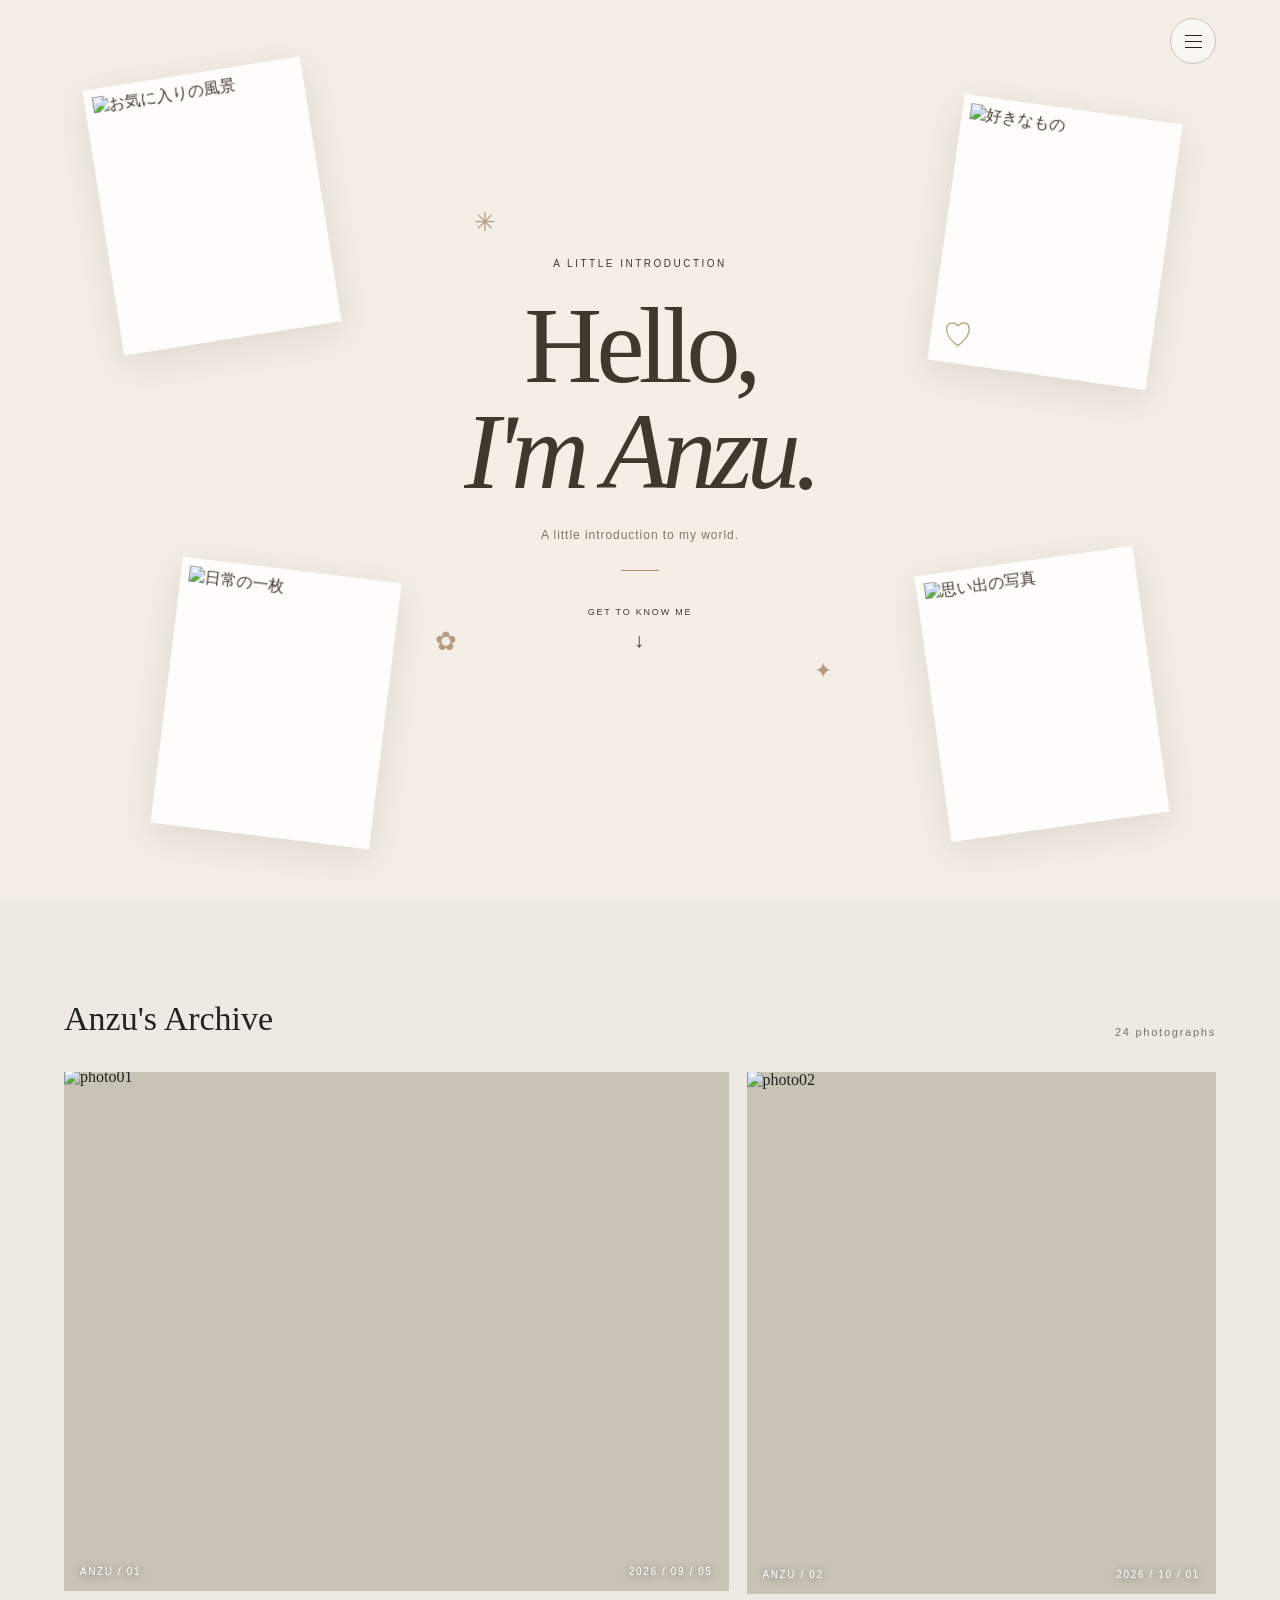
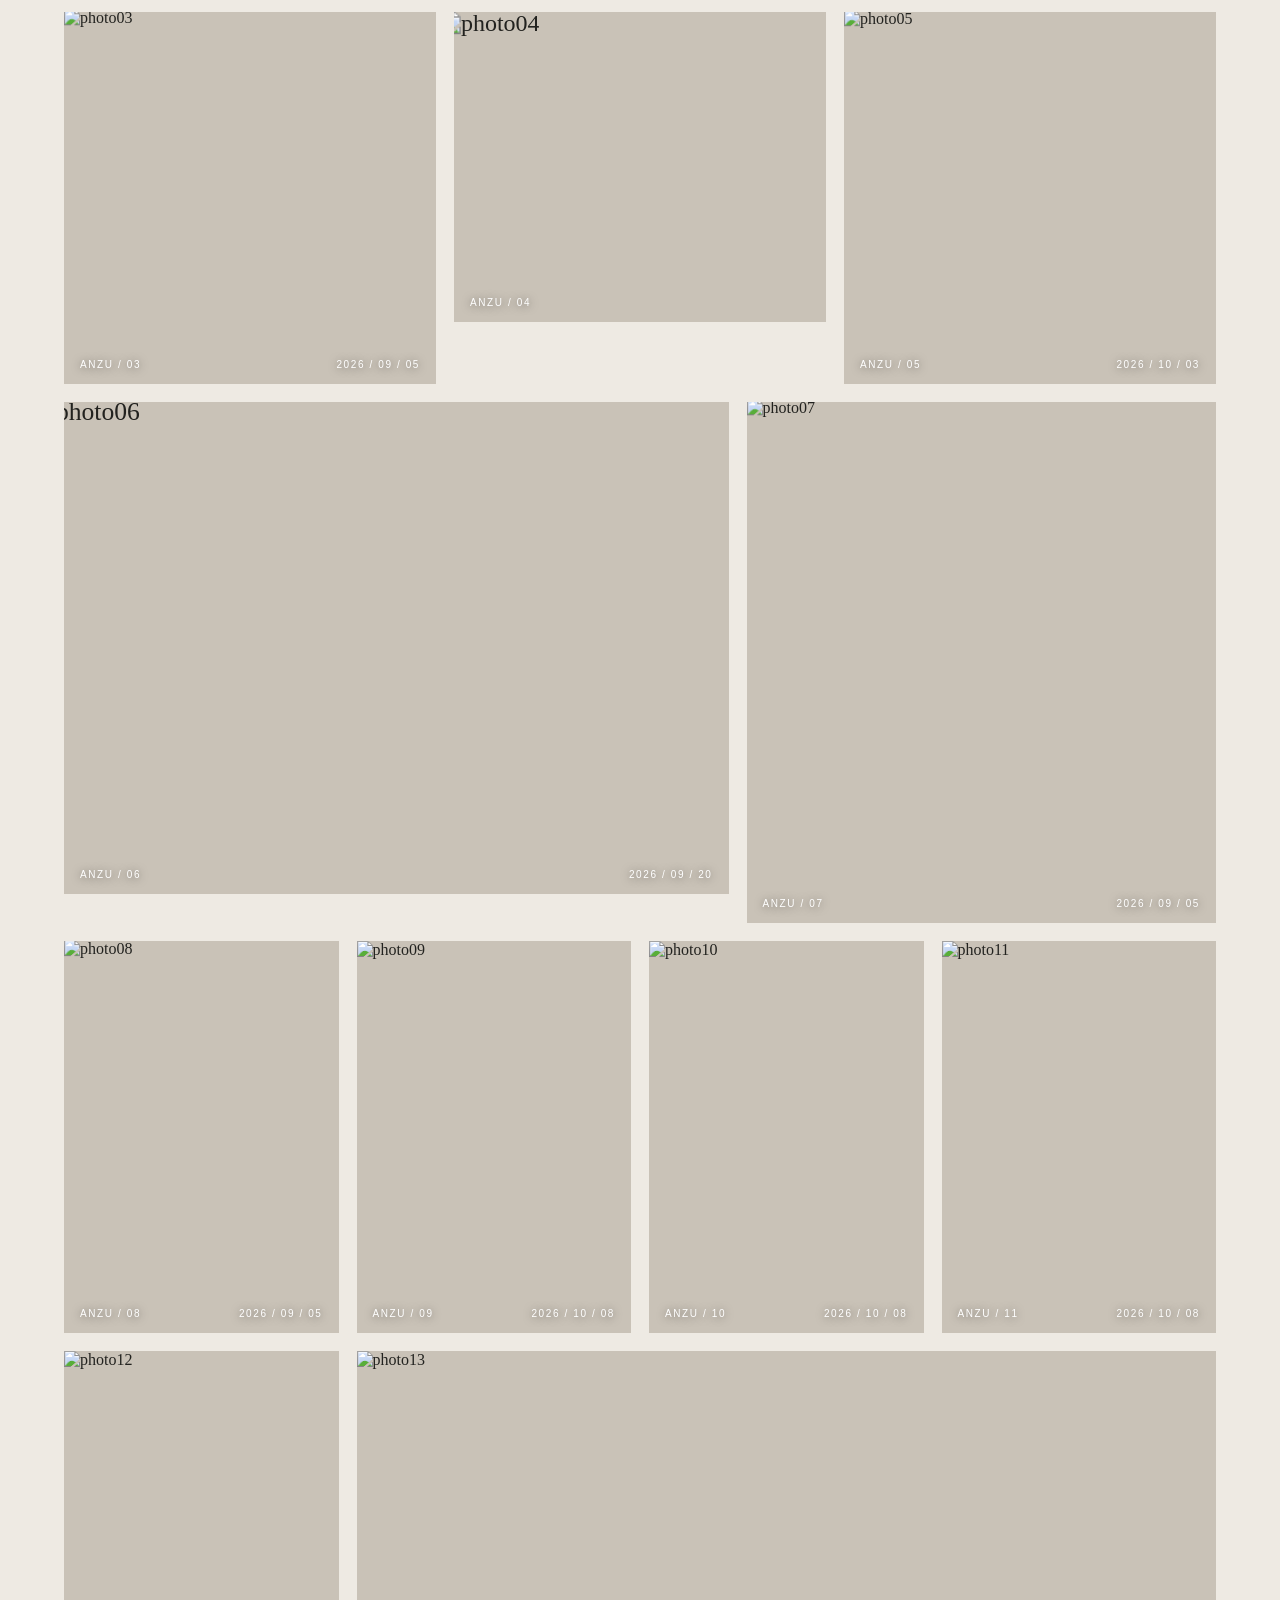
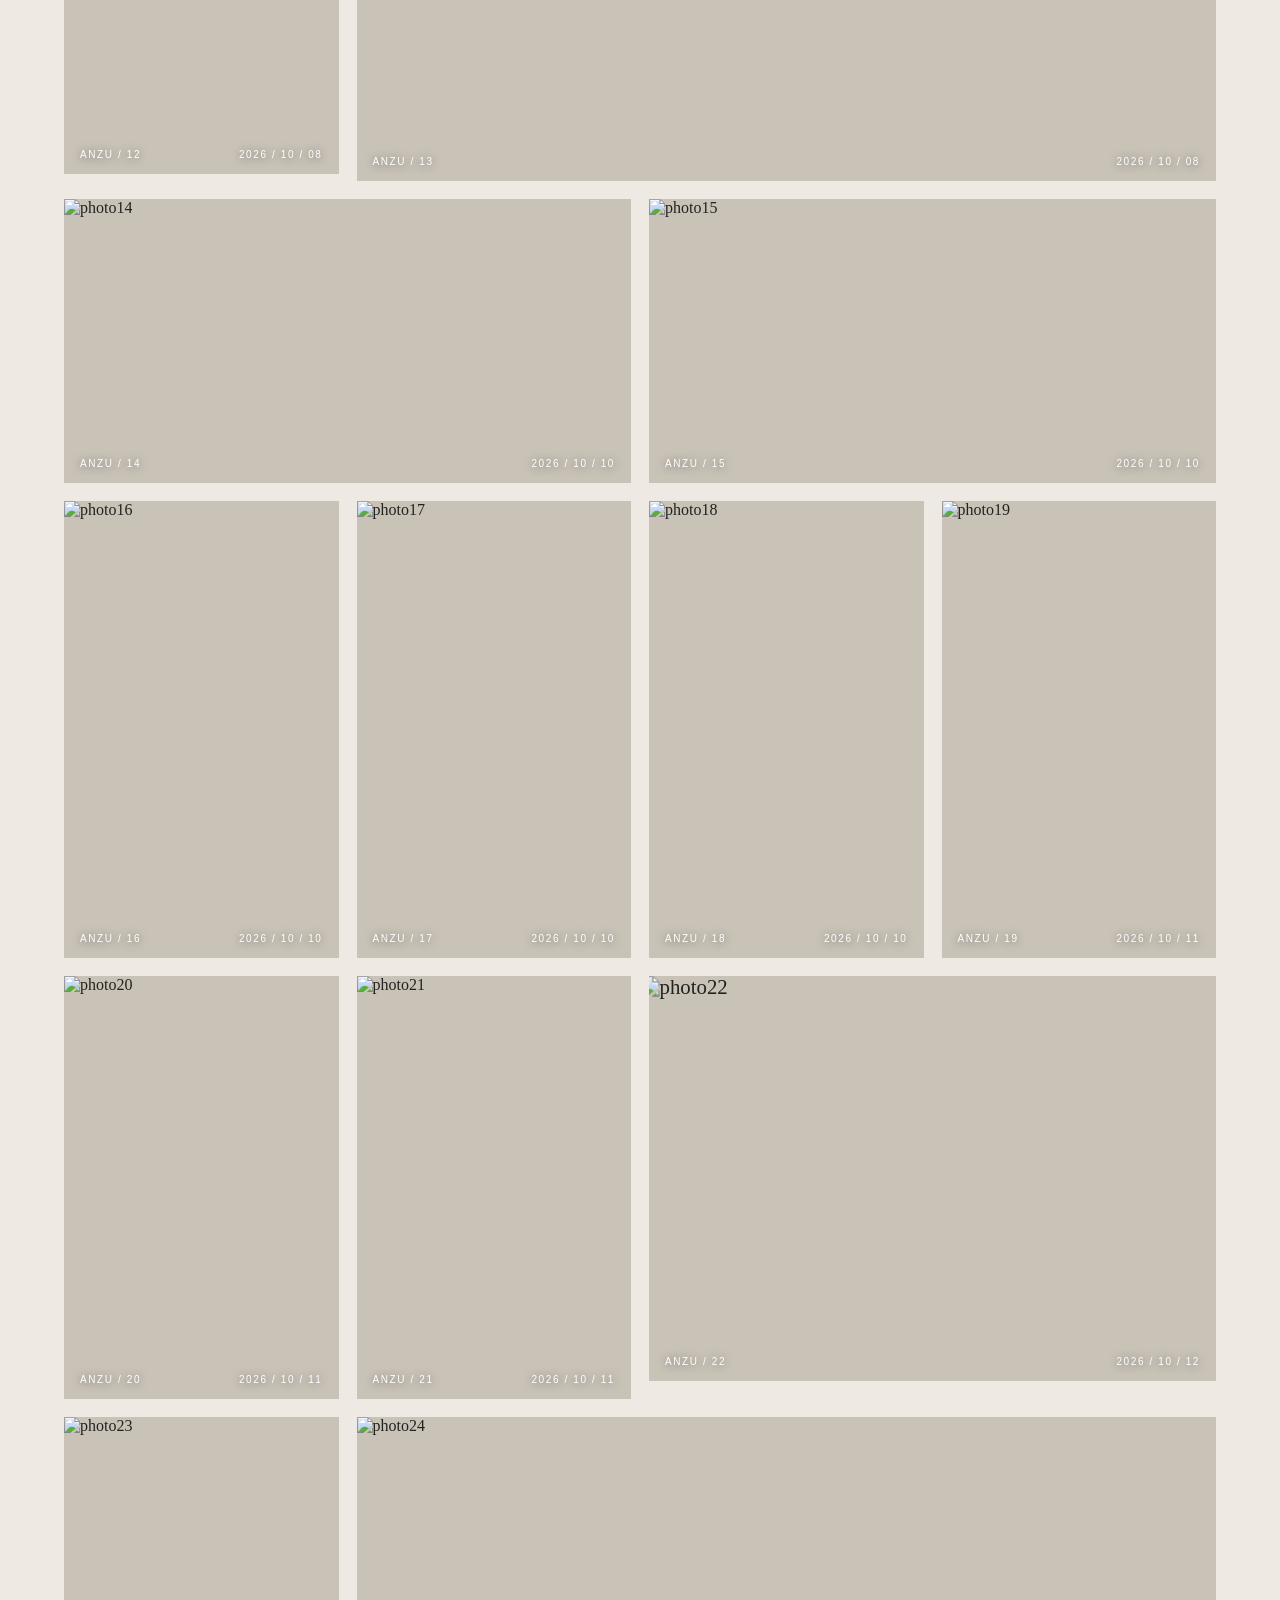
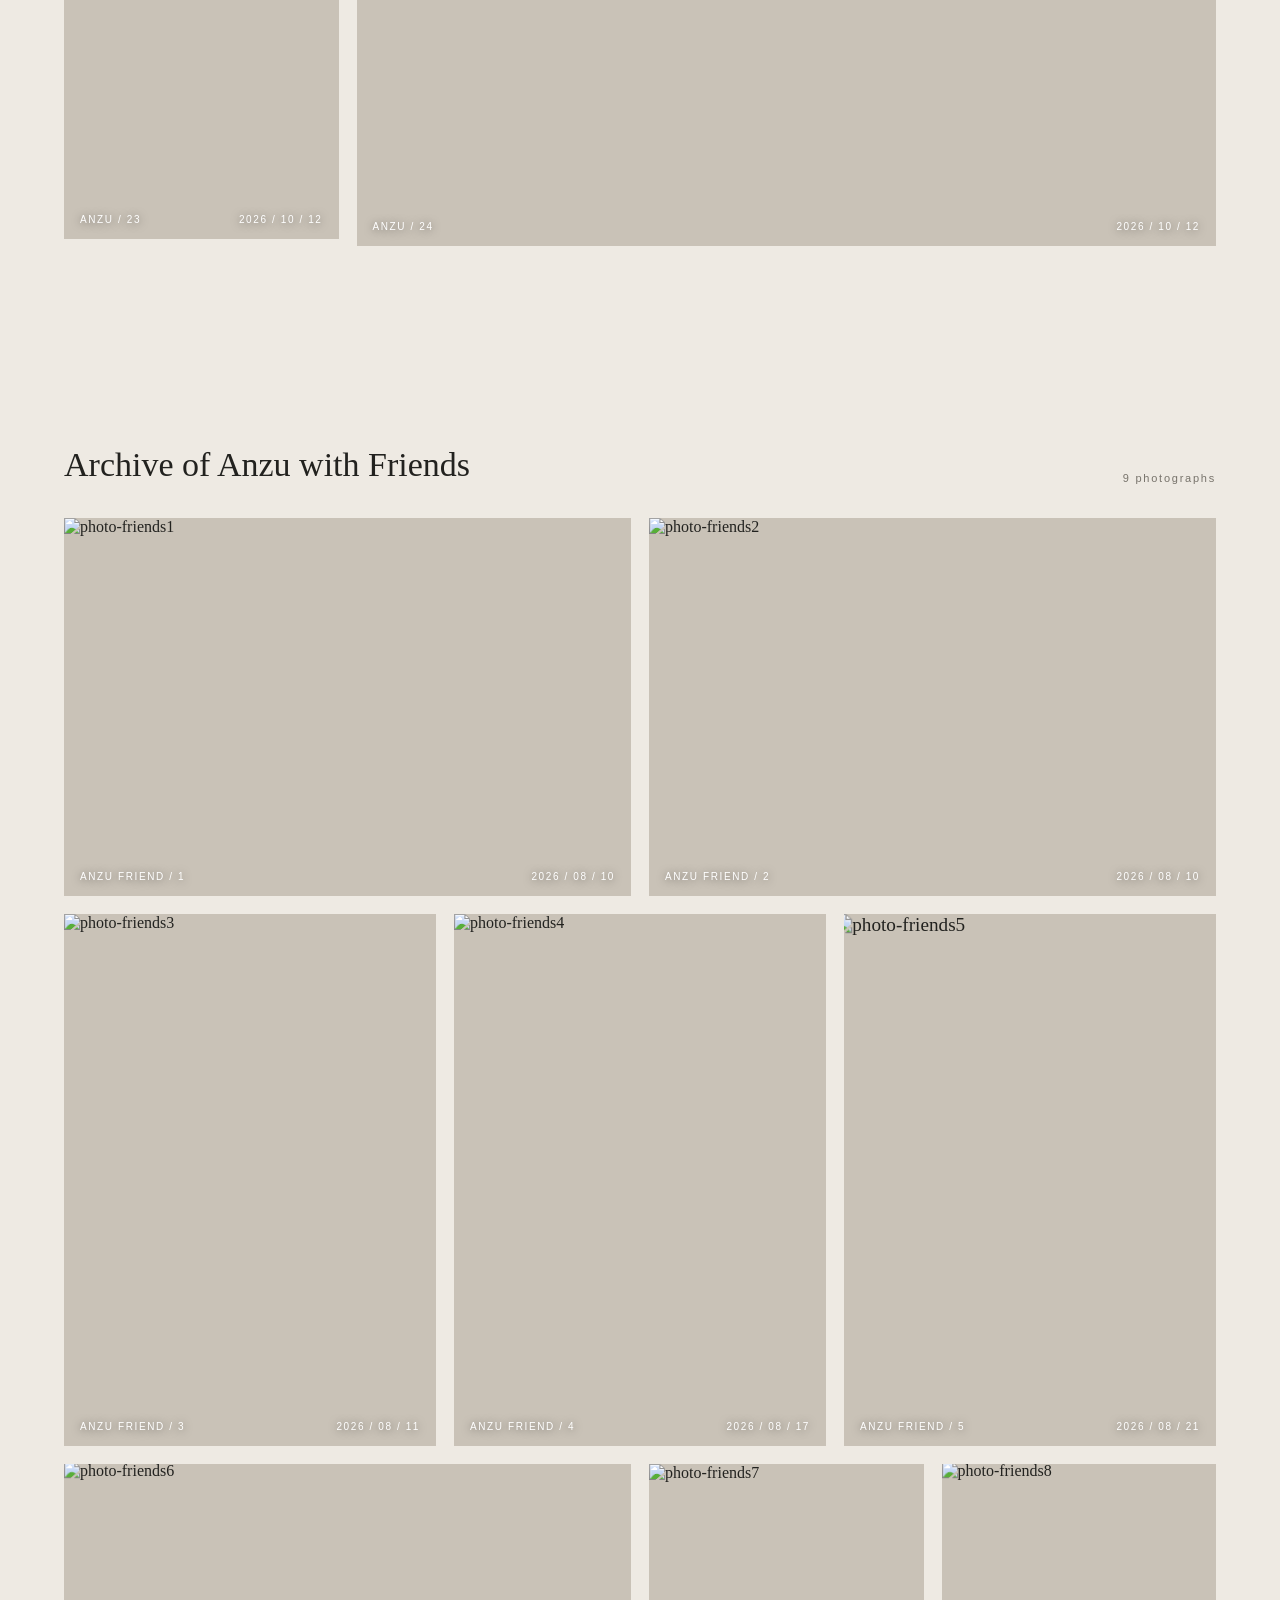
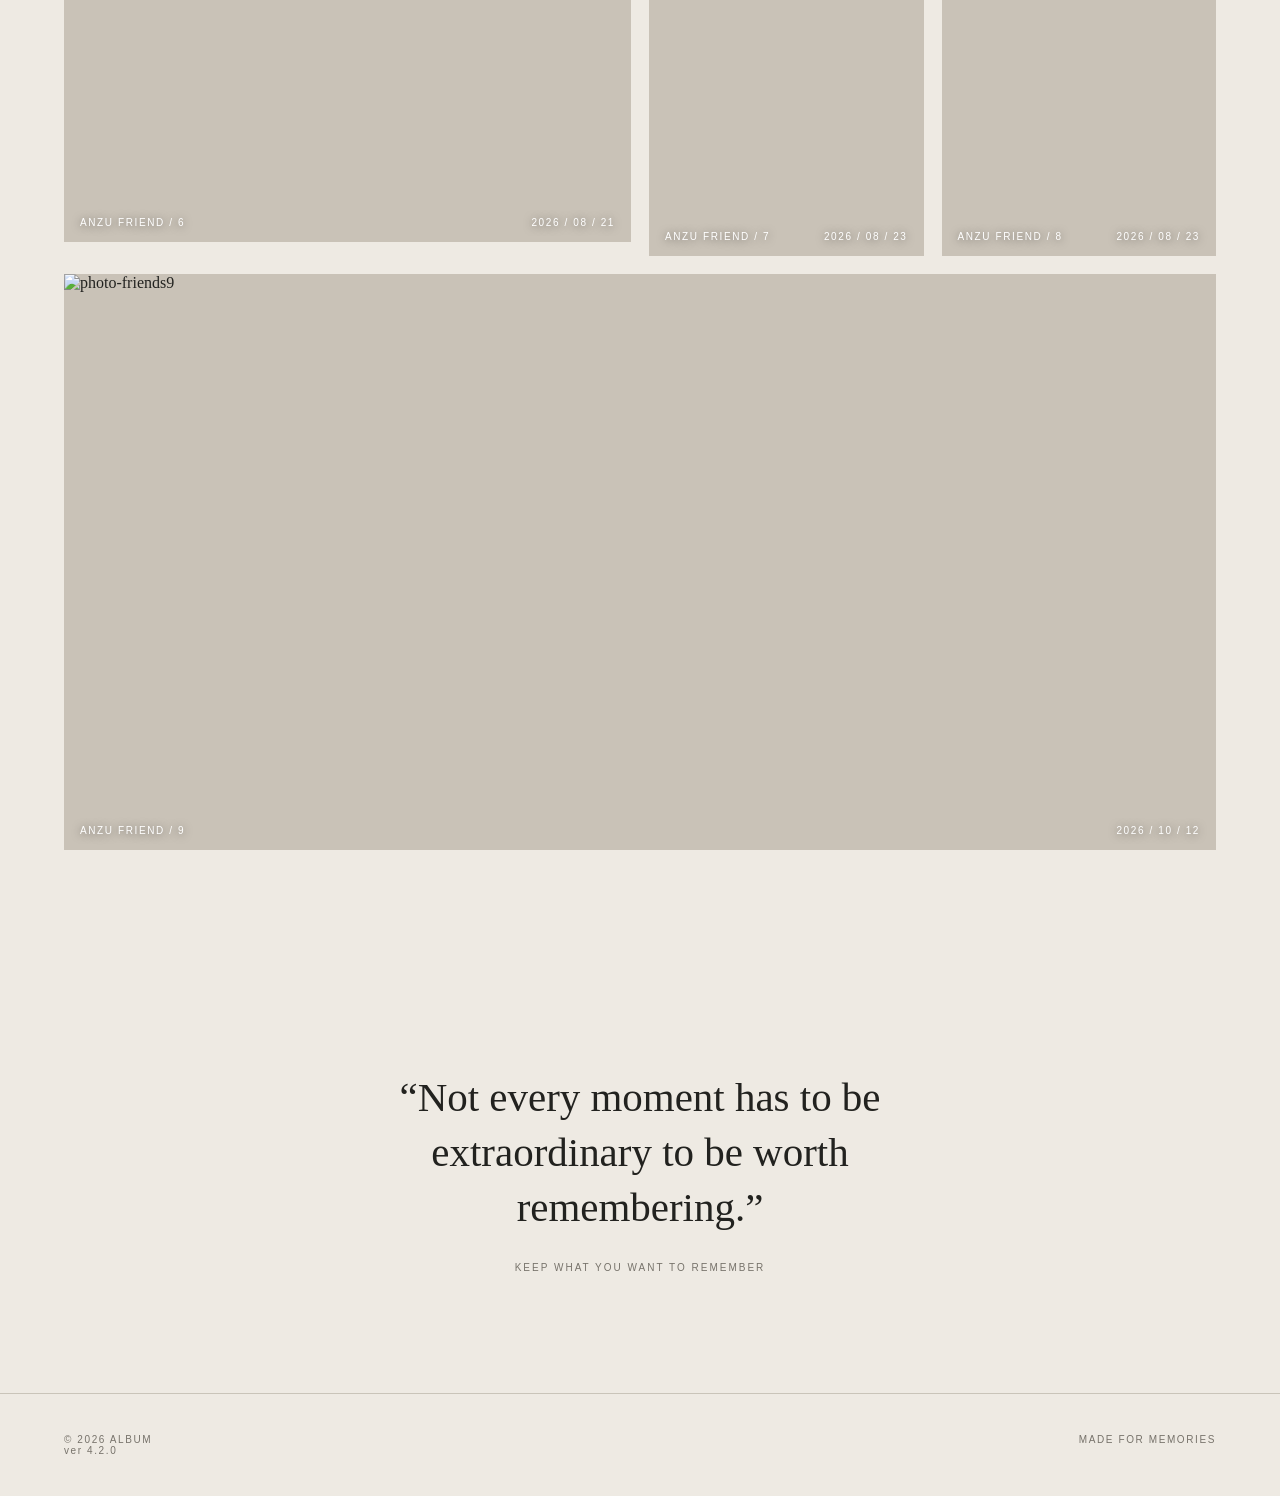
==== index.html @ 011beb50 "Add files via upload" ====
<!doctype html>
<html lang="ja">

<head>
    <meta charset="utf-8">
    <meta name="viewport" content="width=device-width, initial-scale=1">
    <title>ALBUM — memories</title>

    <link rel="stylesheet" href="style.css">
</head>

<body>

    <main id="app">

        <!-- Opening screen -->
        <section class="opening-screen" id="home">

            <div class="opening-doodle opening-star">✳</div>
            <div class="opening-doodle opening-heart">♡</div>
            <div class="opening-doodle opening-flower">✿</div>
            <div class="opening-doodle opening-spark">✦</div>

            <div class="opening-photo opening-photo-1">
                <img src="images/home1.jpg" alt="お気に入りの風景">
            </div>

            <div class="opening-photo opening-photo-2">
                <img src="images/home2.jpg" alt="好きなもの">
            </div>

            <div class="opening-photo opening-photo-3">
                <img src="images/home3.jpg" alt="日常の一枚">
            </div>

            <div class="opening-photo opening-photo-4">
                <img src="images/home4.jpg" alt="思い出の写真">
            </div>

            <div class="opening-content">
                <p class="opening-subtitle">A LITTLE INTRODUCTION</p>

                <h1>
                    Hello,<br>
                    <span>I'm Anzu.</span>
                </h1>

                <p class="opening-description">
                    A little introduction to my world.
                </p>

                <div class="opening-underline"></div>

                <a href="#album" class="opening-scroll">
                    <span>GET TO KNOW ME</span>
                    <span class="opening-arrow">↓</span>
                </a>
            </div>

        </section>

        <button
            class="scroll-menu-button"
            id="menuButton"
            aria-label="メニューを開く"
            aria-expanded="false"
            aria-controls="scrollMenu"
        >
            <span></span>
            <span></span>
            <span></span>
        </button>

        <nav class="scroll-menu" id="scrollMenu">
            <a href="#album">Archive</a>
            <a href="#about">About</a>
            <a href="#movie">Movie</a>
        </nav>

        <!-- Album -->
        <section class="section" id="album">

            <div class="section-head">

                <h2>Anzu's Archive</h2>

                <span>
                    24 photographs
                </span>

            </div>


            <div class="grid">
                <div class="photo"
                    data-title="ANZU-PHOTO / 01"
                    data-image="images/photo01.jpg">

                    <div class="fake p1">
                        <img class="photo-image"
                            src="images/photo01.jpg"
                            alt="photo01">
                    </div>

                    <div class="caption">ANZU / 01</div>
                    <div class="date">2026 / 09 / 05</div>

                </div>

                <div class="photo"
                    data-title="ANZU-PHOTO / 02"
                    data-image="images/photo02.jpg">

                    <div class="fake p2">
                        <img src="images/photo02.jpg" alt="photo02">
                    </div>

                    <div class="caption">ANZU / 02</div>
                    <div class="date">2026 / 10 / 01</div>
                </div>

                <div class="photo"
                    data-title="ANZU-PHOTO / 03"
                    data-image="images/photo03.jpg">
                    <div class="fake p3">
                        <img src="images/photo03.jpg" alt="photo03">
                    </div>

                    <div class="caption">ANZU / 03</div>
                    <div class="date">2026 / 09 / 05</div>
                </div>

                <div class="photo"
                    data-title="ANZU-PHOTO / 04"
                    data-image="images/photo04.png">
                    <div class="fake p4">
                        <img src="images/photo04.png" alt="photo04">
                    </div>

                    <div class="caption">ANZU / 04</div>
                </div>

                <div class="photo"
                    data-title="ANZU-PHOTO / 05"
                    data-image="images/photo05.jpg">
                    <div class="fake p5">
                        <img src="images/photo05.jpg" alt="photo05">
                    </div>

                    <div class="caption">ANZU / 05</div>
                    <div class="date">2026 / 10 / 03</div>
                </div>

                <div class="photo"
                    data-title="ANZU-PHOTO / 06"
                    data-image="images/photo06.jpg">
                    <div class="fake p6">
                        <img src="images/photo06.jpg" alt="photo06">
                    </div>

                    <div class="caption">ANZU / 06</div>
                    <div class="date">2026 / 09 / 20</div>
                </div>

                <div class="photo"
                    data-title="ANZU-PHOTO / 07"
                    data-image="images/photo07.jpg">
                    <div class="fake p7">
                        <img src="images/photo07.jpg" alt="photo07">
                    </div>

                    <div class="caption">ANZU / 07</div>
                    <div class="date">2026 / 09 / 05</div>
                </div>

                <div class="photo"
                    data-title="ANZU-PHOTO / 08"
                    data-image="images/photo08.jpg">
                    <div class="fake p8">
                        <img src="images/photo08.jpg" alt="photo08">
                    </div>

                    <div class="caption">ANZU / 08</div>
                    <div class="date">2026 / 09 / 05</div>
                </div>

                <div class="photo"
                    data-title="ANZU-PHOTO / 09"
                    data-image="images/photo09.jpg">
                    <div class="fake p9">
                        <img src="images/photo09.jpg" alt="photo09">
                    </div>

                    <div class="caption">ANZU / 09</div>
                    <div class="date">2026 / 10 / 08</div>
                </div>

                <div class="photo"
                    data-title="ANZU-PHOTO / 10"
                    data-image="images/photo10.jpg">
                    <div class="fake p10">
                        <img src="images/photo10.jpg" alt="photo10">
                    </div>

                    <div class="caption">ANZU / 10</div>
                    <div class="date">2026 / 10 / 08</div>
                </div>

                <div class="photo"
                    data-title="ANZU-PHOTO / 11"
                    data-image="images/photo11.jpg">
                    <div class="fake p11">
                        <img src="images/photo11.jpg" alt="photo11">
                    </div>

                    <div class="caption">ANZU / 11</div>
                    <div class="date">2026 / 10 / 08</div>
                </div>

                <div class="photo"
                    data-title="ANZU-PHOTO / 12"
                    data-image="images/photo12.jpg">
                    <div class="fake p12">
                        <img src="images/photo12.jpg" alt="photo12">
                    </div>

                    <div class="caption">ANZU / 12</div>
                    <div class="date">2026 / 10 / 08</div>
                </div>

                <div class="photo"
                    data-title="ANZU-PHOTO / 13"
                    data-image="images/photo13.jpg">
                    <div class="fake p13">
                        <img src="images/photo13.jpg" alt="photo13">
                    </div>

                    <div class="caption">ANZU / 13</div>
                    <div class="date">2026 / 10 / 08</div>
                </div>

                <div class="photo"
                    data-title="ANZU-PHOTO / 14"
                    data-image="images/photo14.jpg">
                    <div class="fake p14">
                        <img src="images/photo14.jpg" alt="photo14">
                    </div>

                    <div class="caption">ANZU / 14</div>
                    <div class="date">2026 / 10 / 10</div>
                </div>

                <div class="photo"
                    data-title="ANZU-PHOTO / 15"
                    data-image="images/photo15.jpg">
                    <div class="fake p15">
                        <img src="images/photo15.jpg" alt="photo15">
                    </div>

                    <div class="caption">ANZU / 15</div>
                    <div class="date">2026 / 10 / 10</div>
                </div>

                <div class="photo"
                    data-title="ANZU-PHOTO / 16"
                    data-image="images/photo16.jpg">
                    <div class="fake p16">
                        <img src="images/photo16.jpg" alt="photo16">
                    </div>

                    <div class="caption">ANZU / 16</div>
                    <div class="date">2026 / 10 / 10</div>
                </div>

                <div class="photo"
                    data-title="ANZU-PHOTO / 17"
                    data-image="images/photo17.jpg">
                    <div class="fake p17">
                        <img src="images/photo17.jpg" alt="photo17">
                    </div>

                    <div class="caption">ANZU / 17</div>
                    <div class="date">2026 / 10 / 10</div>
                </div>

                <div class="photo"
                    data-title="ANZU-PHOTO / 18"
                    data-image="images/photo18.jpg">
                    <div class="fake p18">
                        <img src="images/photo18.jpg" alt="photo18">
                    </div>

                    <div class="caption">ANZU / 18</div>
                    <div class="date">2026 / 10 / 10</div>
                </div>

                <div class="photo"
                    data-title="ANZU-PHOTO / 19"
                    data-image="images/photo19.jpg">
                    <div class="fake p19">
                        <img src="images/photo19.jpg" alt="photo19">
                    </div>

                    <div class="caption">ANZU / 19</div>
                    <div class="date">2026 / 10 / 11</div>
                </div>

                <div class="photo"
                    data-title="ANZU-PHOTO / 20"
                    data-image="images/photo20.jpg">
                    <div class="fake p20">
                        <img src="images/photo20.jpg" alt="photo20">
                    </div>

                    <div class="caption">ANZU / 20</div>
                    <div class="date">2026 / 10 / 11</div>
                </div>

                <div class="photo"
                    data-title="ANZU-PHOTO / 21"
                    data-image="images/photo21.jpg">
                    <div class="fake p21">
                        <img src="images/photo21.jpg" alt="photo21">
                    </div>

                    <div class="caption">ANZU / 21</div>
                    <div class="date">2026 / 10 / 11</div>
                </div>

                <div class="photo"
                    data-title="ANZU-PHOTO / 22"
                    data-image="images/photo22.jpg">
                    <div class="fake p22">
                        <img src="images/photo22.jpg" alt="photo22">
                    </div>

                    <div class="caption">ANZU / 22</div>
                    <div class="date">2026 / 10 / 12</div>
                </div>

                <div class="photo"
                    data-title="ANZU-PHOTO / 23"
                    data-image="images/photo23.jpg">
                    <div class="fake p23">
                        <img src="images/photo23.jpg" alt="photo23">
                    </div>

                    <div class="caption">ANZU / 23</div>
                    <div class="date">2026 / 10 / 12</div>
                </div>

                <div class="photo"
                    data-title="ANZU-PHOTO / 24"
                    data-image="images/photo24.jpg">
                    <div class="fake p24">
                        <img src="images/photo24.jpg" alt="photo24">
                    </div>

                    <div class="caption">ANZU / 24</div>
                    <div class="date">2026 / 10 / 12</div>
                </div>
            </div>

        </section>

        <section class="section" id="album-f">
            <div class="section-head">

                <h2>Archive of Anzu with Friends</h2>

                <span>
                    9 photographs
                </span>

            </div>

            <div class="grid">
                <div class="photo-f"
                    data-title="ANZU-FRIEND / 1"
                    data-image="images/photo-f1.jpg">
                    <div class="fake pf1">
                        <img src="images/photo-f1.jpg" alt="photo-friends1">
                    </div>

                    <div class="caption">ANZU FRIEND / 1</div>
                    <div class="date">2026 / 08 / 10</div>
                </div>

                <div class="photo-f"
                    data-title="ANZU-FRIEND / 2"
                    data-image="images/photo-f2.jpg">
                    <div class="fake pf2">
                        <img src="images/photo-f2.jpg" alt="photo-friends2">
                    </div>

                    <div class="caption">ANZU FRIEND / 2</div>
                    <div class="date">2026 / 08 / 10</div>
                </div>

                <div class="photo-f"
                    data-title="ANZU-FRIEND / 3"
                    data-image="images/photo-f3.jpg">
                    <div class="fake pf3">
                        <img src="images/photo-f3.jpg" alt="photo-friends3">
                    </div>

                    <div class="caption">ANZU FRIEND / 3</div>
                    <div class="date">2026 / 08 / 11</div>
                </div>

                <div class="photo-f"
                    data-title="ANZU-FRIEND / 4"
                    data-image="images/photo-f4.jpg">
                    <div class="fake pf4">
                        <img src="images/photo-f4.jpg" alt="photo-friends4">
                    </div>

                    <div class="caption">ANZU FRIEND / 4</div>
                    <div class="date">2026 / 08 / 17</div>
                </div>

                <div class="photo-f"
                    data-title="ANZU-FRIEND / 5"
                    data-image="images/photo-f5.jpg">
                    <div class="fake pf5">
                        <img src="images/photo-f5.jpg" alt="photo-friends5">
                    </div>

                    <div class="caption">ANZU FRIEND / 5</div>
                    <div class="date">2026 / 08 / 21</div>
                </div>

                <div class="photo-f"
                    data-title="ANZU-FRIEND / 6"
                    data-image="images/photo-f6.jpg">
                    <div class="fake pf6">
                        <img src="images/photo-f6.jpg" alt="photo-friends6">
                    </div>

                    <div class="caption">ANZU FRIEND / 6</div>
                    <div class="date">2026 / 08 / 21</div>
                </div>

                <div class="photo-f"
                    data-title="ANZU-FRIEND / 7"
                    data-image="images/photo-f7.jpg">
                    <div class="fake pf7">
                        <img src="images/photo-f7.jpg" alt="photo-friends7">
                    </div>

                    <div class="caption">ANZU FRIEND / 7</div>
                    <div class="date">2026 / 08 / 23</div>
                </div>

                <div class="photo-f"
                    data-title="ANZU-FRIEND / 8"
                    data-image="images/photo-f8.jpg">
                    <div class="fake pf8">
                        <img src="images/photo-f8.jpg" alt="photo-friends8">
                    </div>

                    <div class="caption">ANZU FRIEND / 8</div>
                    <div class="date">2026 / 08 / 23</div>
                </div>

                <div class="photo-f"
                    data-title="ANZU-FRIEND / 9"
                    data-image="images/photo-f9.jpg">
                    <div class="fake pf9">
                        <img src="images/photo-f9.jpg" alt="photo-friends9">
                    </div>

                    <div class="caption">ANZU FRIEND / 9</div>
                    <div class="date">2026 / 10 / 12</div>
                </div>
            </div>
            
        </section>
        

        <section class="memory-game" id="photo-memory">
            <div class="memory-game-head">
                <span class="memory-eyebrow">A LITTLE MEMORY GAME</span>
                <h2>PHOTO MEMORY</h2>
                <p>Remember the photos. Find their places.</p>
            </div>

            <div class="memory-panel">
                <div class="memory-status">
                    <span>ROUND <strong id="memoryRound">1</strong></span>
                    <span>SCORE <strong id="memoryScore">0</strong></span>
                    <span>PHOTOS <strong id="memoryCount">3</strong></span>
                </div>

                <p class="memory-instruction" id="memoryInstruction">
                    写真の位置を覚えよう。
                </p>

                <p class="memory-countdown" id="memoryCountdown" aria-live="off" hidden>
                    05
                </p>

                <div class="memory-target-wrap" id="memoryTargetWrap" hidden>
                    <span class="memory-target-label">FIND THIS PHOTO</span>
                    <img id="memoryTarget" src="" alt="位置を探す写真">
                </div>

                <div class="memory-board" id="memoryBoard"></div>

                <p class="memory-feedback" id="memoryFeedback" aria-live="polite">
                    STARTを押してゲームを始めよう。
                </p>

                <button class="memory-button" id="memoryStart" type="button">
                    START GAME
                </button>
            </div>
        </section>


        <!-- About -->
        <section class="note" id="about">

            <p>
                “Not every moment has to be extraordinary
                to be worth remembering.”
            </p>

            <small>
                KEEP WHAT YOU WANT TO REMEMBER
            </small>

        </section>


        <!-- Footer -->
        <footer>

            <span>© 2026 ALBUM<br>ver 4.2.0</span>

            <span>
                MADE FOR MEMORIES
            </span>

        </footer>


        <!-- Lightbox -->
        <div class="lightbox" id="lightbox">
            <div class="lightbox-card">
                <button class="close" aria-label="閉じる">×</button>

                <button class="lightbox-nav prev"
                        id="prevPhoto"
                        aria-label="前の写真">‹</button>

                <div class="lightbox-art" id="lightboxArt"></div>

                <button class="lightbox-nav next"
                        id="nextPhoto"
                        aria-label="次の写真">›</button>

                <div class="lightbox-meta" id="lightboxMeta"></div>
            </div>
        </div>

    </main>

    <section class="memory-screen" id="memoryScreen">
        <div class="memory-inner">

            <div class="memory-kicker">A SECRET GAME / 001</div>

            <h1 class="memory-title">MEMORY<br>SEQUENCE</h1>

            <p class="memory-description">
                Remember the order of the photographs.<br>
                小さく光る写真の順番を記憶しよう。
            </p>

            <button class="memory-start" id="secretGameStart">
                START GAME
            </button>
            <button id="exitGame">Exit Game</button>

        </div>
    </section>

    <script src="script.js"></script>

</body>

</html>
---- style.css ----
/* =========================
   BASE
========================= */

:root {
    color-scheme: light dark;

    --bg: #eeeae3;
    --ink: #22221f;
    --muted: #77736b;
    --paper: #f8f6f0;
    --line: #c9c4b9;
    --accent: #8a765b;
}

* {
    box-sizing: border-box;
}

html {
    scroll-behavior: smooth;
}

body {
    margin: 0;
    background: var(--bg);
    color: var(--ink);
    font-family: Georgia, "Times New Roman", serif;
}

button {
    font: inherit;
    color: inherit;
}

#app {
    min-height: 100vh;
    background-color: var(--bg);
    overflow: hidden;
}


/* =========================
   HEADER
========================= */

header {
    height: 82px;
    padding: 0 5vw;

    display: flex;
    align-items: center;
    justify-content: space-between;

    border-bottom: 1px solid var(--line);

    position: sticky;
    top: 0;
    z-index: 10;

    background: color-mix(
        in srgb,
        var(--bg) 92%,
        transparent
    );

    backdrop-filter: blur(12px);
}

.logo {
    font-size: 20px;
    letter-spacing: 0.22em;
}

.nav {
    display: flex;
    gap: 24px;

    font-family: Arial, sans-serif;
    font-size: 11px;
    letter-spacing: 0.18em;

    text-transform: uppercase;
}

.nav a {
    color: inherit;
    text-decoration: none;
    opacity: 0.65;
}

.nav a:hover {
    opacity: 1;
}


/* =========================
   HERO
========================= */

.hero {
    min-height: calc(100vh - 82px);

    display: grid;
    place-items: center;

    padding: 8vh 5vw;
}

.hero-inner {
    width: min(1050px, 100%);

    display: grid;

    grid-template-columns:
        1fr 1.15fr;

    gap: 7vw;

    align-items: center;
}


/* Text */

.intro h1 {
    font-size: clamp(
        58px,
        9vw,
        125px
    );

    line-height: 0.82;
    font-weight: 400;
    letter-spacing: -0.055em;
    margin: 0 0 28px;
}

.intro p {
    max-width: 360px;
    color: var(--muted);
    font-family: Arial, sans-serif;
    font-size: 13px;
    line-height: 1.9;
}

.eyebrow {
    font: 10px Arial, sans-serif;
    letter-spacing: 0.25em;
    color: var(--muted);
    margin-bottom: 18px;
}


/* Cover */

.cover {
    background: var(--paper);
    padding: 14px 14px 52px;

    box-shadow:
        0 20px 50px #0002;

    transform: rotate(2.2deg);
    transition: 0.5s;
}

.cover:hover {
    transform:
        rotate(0)
        translateY(-8px);
}

/* 表紙をクリックできるようにする */
.cover-art {
    height: min(62vh, 600px);

    background-image: url(images/home.jpg);

    position: relative;
    overflow: hidden;

    background-size: cover;
    background-position: center;
    background-repeat: no-repeat;

    cursor: pointer;
}

/* 表紙の写真を同じ位置に重ねる */
.cover-art img {
    position: absolute;
    inset: 0;
    width: 100%;
    height: 100%;
    object-fit: cover;
    display: block;
    z-index: 1;
}

/* 次の写真を透明な状態からフェードイン */
.cover-art img.cover-next {
    opacity: 0;
    z-index: 2;
    transition: opacity 0.8s ease;
}

/* 写真のフェードアニメーション */
#coverImage {
    opacity: 1;
}

/* 次の写真を透明な状態から表示する */
.cover-art img.cover-next {
    opacity: 0;
    transition: opacity 0.8s ease;
}

/* 写真の番号 */
#coverNumber {
    position: absolute;
    right: 18px;
    bottom: 14px;
    z-index: 2;
    color: white;
    font: 12px Arial, sans-serif;
    letter-spacing: 0.2em;
    text-shadow: 0 1px 5px #0006;
}

/* 元々表示されていた固定の「01」を消す */
.cover-art:after {
    content: none;
}

.cover-art::after {
    content: "01";

    position: absolute;

    right: 18px;
    bottom: 14px;

    color: white;

    font:
        12px Arial,
        sans-serif;

    letter-spacing: 0.2em;
}

.cover-label {
    font-size: 13px;
    letter-spacing: 0.16em;
    margin-top: 18px;
    text-align: center;
}


/* =========================
   ALBUM
========================= */

.section {
    padding: 100px 5vw;
}

.section-head {
    display: flex;
    align-items: end;
    justify-content: space-between;
    max-width: 1200px;
    margin: 0 auto 34px;
}

.section h2 {
    font-size: 34px;
    font-weight: 400;
    margin: 0;
}

.section-head span {
    font:
        11px Arial,
        sans-serif;

    letter-spacing: 0.16em;
    color: var(--muted);
}


/* Photo grid */

.grid {
    max-width: 1200px;
    margin: auto;

    display: grid;

    grid-template-columns:
        repeat(12, 1fr);

    gap: 18px;
}

.photo {
    position: relative;
    overflow: hidden;
    background: #c9c2b7;
    cursor: pointer;
}


/* Different photo sizes */

.photo:nth-child(1) {
    grid-column: span 7;
    aspect-ratio: 1.28;
}

.photo:nth-child(2),
.photo:nth-child(7) {
    grid-column: span 5;
    aspect-ratio: 0.9;
}

.photo:nth-child(3),
.photo:nth-child(5) {
    grid-column: span 4;
    aspect-ratio: 1;
}

.photo:nth-child(4) {
    grid-column: span 4;
    aspect-ratio: 1.2;
}

.photo:nth-child(6) {
    grid-column: span 7;
    aspect-ratio: 1.35;
}

.photo:nth-child(8),
.photo:nth-child(9),
.photo:nth-child(10),
.photo:nth-child(11) {
    grid-column: span 3;
    aspect-ratio: 0.7;
}

.photo:nth-child(12),
.photo:nth-child(20),
.photo:nth-child(21),
.photo:nth-child(23) {
    grid-column: span 3;
    aspect-ratio: 0.65;
}

.photo:nth-child(13) {
    grid-column: span 9;
    aspect-ratio: 2;
}

.photo:nth-child(14),
.photo:nth-child(15) {
    grid-column: span 6;
    aspect-ratio: 2;
}

.photo:nth-child(16),
.photo:nth-child(17),
.photo:nth-child(18),
.photo:nth-child(19) {
    grid-column: span 3;
    aspect-ratio: 0.6;
}

.photo:nth-child(22) {
    grid-column: span 6;
    aspect-ratio: 1.4;
}

.photo:nth-child(24) {
    grid-column: span 9;
    aspect-ratio: 2;
}


/* Photo */

.photo .fake {
    width: 100%;
    height: 100%;

    transition:
        transform 0.7s;

    position: relative;
}

.photo:hover .fake {
    transform: scale(1.045);
}


/* Temporary images */

img {
    width: 100%;
    height: auto;
    vertical-align: bottom;
}

.p1 img {
    transform: translateY(-20%);
}

.p2 img,
.p8 img {
    transform: translateY(-5%);
}

.p3 img,
.p7 img {
    transform: translateY(-15%);
}

.p4 img {
    transform: translateY(15%) scale(1.5);
}

.p5 img {
    transform: translateY(-10%);
}

.p6 img {
    transform: scale(1.6) translateY(5%) translateX(-12%);
}

.p22 img {
    transform: translateY(15%) scale(1.3);
}


/* Caption */

.caption {
    position: absolute;
    left: 16px;
    bottom: 14px;

    color: white;

    font:
        10px Arial,
        sans-serif;

    letter-spacing: 0.16em;

    text-shadow:
        0 1px 8px #0008;
}

.date {
    position: absolute;
    right: 16px;
    bottom: 14px;

    color: white;

    font:
        10px Arial,
        sans-serif;

    letter-spacing: 0.16em;

    text-shadow:
        0 1px 8px #0008;
}


/* =========================
   FRIENDS
========================= */

.photo-f {
    position: relative;
    overflow: hidden;
    background: #c9c2b7;
    cursor: pointer;
}

/* 写真の拡大を滑らかにする */
.photo-f .fake {
    transition: transform 0.5s ease;
}

/* PCでカーソルを合わせると拡大 */
@media (hover: hover) and (pointer: fine) {
    .photo-f:hover .fake {
        transform: scale(1.05);
    }
}

.photo-f:nth-child(1),
.photo-f:nth-child(2),
.photo-f:nth-child(6) {
    grid-column: span 6;
    aspect-ratio: 1.5;
}

.photo-f:nth-child(3),
.photo-f:nth-child(4),
.photo-f:nth-child(5) {
    grid-column: span 4;
    aspect-ratio: 0.7;
}

.photo-f:nth-child(7),
.photo-f:nth-child(8) {
    grid-column: span 3;
    aspect-ratio: 0.7;
}

.photo-f:nth-child(9) {
    grid-column: span 12;
    aspect-ratio: 2;
}

.pf5 img {
    transform: translateY(10%) scale(1.2);
}

.pf6 img,
.pf8 img {
    transform: translateY(-10%);
}


/* =========================
   ABOUT
========================= */

.note {
    padding: 120px 5vw;
    text-align: center;
}

.note p {
    max-width: 650px;
    margin: 0 auto;

    font-size:
        clamp(24px, 3.2vw, 44px);

    line-height: 1.35;
    font-weight: 400;
}

.note small {
    display: block;
    margin-top: 26px;
    color: var(--muted);

    font:
        10px Arial,
        sans-serif;

    letter-spacing: 0.2em;
    text-transform: uppercase;
}


/* =========================
   VIDEO
========================= */

.video-section {
    padding: 120px 5vw;
    max-width: 1200px;
    margin: auto;
}

.video-head {
    margin-bottom: 30px;
}

.video-head span {
    font:
        10px Arial,
        sans-serif;

    letter-spacing: 0.2em;
    color: var(--muted);
}

.video-head h2 {
    font-size: clamp(32px, 5vw, 60px);
    font-weight: 400;
    margin: 12px 0 0;
}

.video-section {
    display: flex;
    flex-direction: column;
    gap: 30px;
}

.video-frame {
    width: 100%;
    background: #111;
    overflow: hidden;
}

.video-frame video {
    display: block;
    width: 100%;
    height: auto;
}

.video-frame video.playing {
    filter: none;
}


/* =========================
   FOOTER
========================= */

footer {
    padding: 40px 5vw;

    border-top:
        1px solid var(--line);

    display: flex;
    justify-content: space-between;

    color: var(--muted);

    font:
        10px Arial,
        sans-serif;

    letter-spacing: 0.16em;
}


/* =========================
   LIGHTBOX
========================= */

.lightbox {
    position: fixed;
    inset: 0;
    background: #171613ee;
    display: none;
    place-items: center;
    z-index: 30;
    padding: 16px;
}

.lightbox.open {
    display: grid;
}

.lightbox-card {
    display: inline-block;
    width: auto;
    height: auto;
    max-width: 96vw;
    max-height: 96vh;
    background: var(--paper);
    padding: 12px;
    position: relative;
}

.lightbox-art {
    display: inline-block;
    width: auto;
    height: auto;
    max-width: 100%;
    max-height: 100%;
    background: #222;
    overflow: hidden;
    vertical-align: top;
}

.lightbox-art img {
    display: block;
    width: auto;
    height: auto;
    max-width: calc(96vw - 24px);
    max-height: calc(96vh - 24px);
    object-fit: contain;
}

.close {
    position: absolute;
    right: 14px;
    top: 12px;
    border: 0;
    background: white;
    color: #222;
    width: 34px;
    height: 34px;
    border-radius: 50%;
    cursor: pointer;
    font-size: 20px;
}

.lightbox-meta {
    position: absolute;
    left: 22px;
    bottom: 20px;
    color: white;

    font:
        11px Arial,
        sans-serif;

    letter-spacing: 0.18em;

    text-shadow:
        0 1px 8px #000;
}


/* 写真切り替えボタン */

.lightbox-nav {
    position: fixed;
    top: 50%;
    transform: translateY(-50%);
    z-index: 40;

    width: 48px;
    height: 64px;
    border: none;
    border-radius: 8px;

    background: #ffffff30;
    color: white;
    font-size: 42px;
    line-height: 1;
    cursor: pointer;

    display: grid;
    place-items: center;
    transition: background 0.2s;
}

.lightbox-nav:hover {
    background: #ffffff60;
}

.lightbox-nav.prev {
    left: 20px;
}

.lightbox-nav.next {
    right: 20px;
}


/* 写真のスライドアニメーション */

#lightboxArt {
    overflow: hidden;
}

#lightboxArt img {
    display: block;
    max-width: calc(96vw - 24px);
    max-height: calc(96vh - 24px);
    width: auto;
    height: auto;
    object-fit: contain;
}

/* 次の写真が入ってくる */
#lightboxArt img.slide-in-next {
    animation: slideInNext 0.3s ease;
}

/* 前の写真が入ってくる */
#lightboxArt img.slide-in-prev {
    animation: slideInPrev 0.3s ease;
}

@keyframes slideInNext {
    from {
        transform: translateX(100%);
        opacity: 0.5;
    }

    to {
        transform: translateX(0);
        opacity: 1;
    }
}

@keyframes slideInPrev {
    from {
        transform: translateX(-100%);
        opacity: 0.5;
    }

    to {
        transform: translateX(0);
        opacity: 1;
    }
}


/* =========================
   OPENING SCREEN
========================= */

.opening-screen {
    min-height: 100svh;
    position: relative;
    overflow: hidden;
    isolation: isolate;
    display: grid;
    place-items: center;
    background: #f4eee7;
    color: #40372f;
    font-family: "Zen Kaku Gothic New", sans-serif;
}

.opening-content {
    position: relative;
    z-index: 3;
    text-align: center;
    padding: 100px 20px;
    opacity: 0;
    animation: openingTextIn 1s ease .5s forwards;
}

.opening-subtitle {
    font-size: 10px;
    letter-spacing: .25em;
    margin-bottom: 24px;
}

.opening-content h1 {
    font-family: Georgia, serif;
    font-size: clamp(54px, 9vw, 108px);
    line-height: .98;
    font-weight: 400;
    letter-spacing: -.055em;
    margin: 0;
}

.opening-content h1 span {
    font-style: italic;
}

.opening-description {
    font-size: 12px;
    letter-spacing: .08em;
    margin-top: 24px;
    color: #817469;
}

.opening-underline {
    width: 38px;
    height: 1px;
    background: #a58b72;
    margin: 28px auto;
}

.opening-scroll {
    display: inline-flex;
    flex-direction: column;
    align-items: center;
    gap: 12px;
    color: inherit;
    text-decoration: none;
    font-size: 9px;
    letter-spacing: .2em;
    margin-top: 8px;
}

.opening-arrow {
    font-size: 20px;
    animation: openingArrow 1.5s ease-in-out infinite;
}

.opening-photo {
    position: absolute;
    z-index: 1;
    width: clamp(100px, 18vw, 220px);
    aspect-ratio: .82;
    padding: 8px;
    background: #fffdf9;
    box-shadow: 0 10px 35px #54433220;
    opacity: 0;
    animation: openingPhotoIn .9s ease forwards;
}

.opening-photo img {
    display: block;
    width: 100%;
    height: 100%;
    object-fit: cover;
}

.opening-photo-1 {
    top: 8%;
    left: 8%;
    transform: rotate(-9deg);
    animation-delay: .1s;
}

.opening-photo-2 {
    top: 12%;
    right: 9%;
    transform: rotate(8deg);
    animation-delay: .3s;
}

.opening-photo-3 {
    bottom: 7%;
    left: 13%;
    transform: rotate(7deg);
    animation-delay: .5s;
}

.opening-photo-4 {
    bottom: 8%;
    right: 10%;
    transform: rotate(-8deg);
    animation-delay: .7s;
}

.opening-doodle {
    position: absolute;
    z-index: 2;
    color: #b59b82;
    pointer-events: none;
}

.opening-star {
    top: 23%;
    left: 37%;
    font-size: 26px;
}

.opening-heart {
    top: 35%;
    right: 24%;
    font-size: 30px;
}

.opening-flower {
    bottom: 27%;
    left: 34%;
    font-size: 26px;
}

.opening-spark {
    bottom: 24%;
    right: 35%;
    font-size: 22px;
}

.opening-menu-button {
    position: absolute;
    top: 24px;
    right: 24px;
    z-index: 6;
    width: 46px;
    height: 46px;
    border: 1px solid #cfc1b2;
    border-radius: 50%;
    background: #f4eee7;
    display: flex;
    flex-direction: column;
    align-items: center;
    justify-content: center;
    gap: 5px;
    cursor: pointer;
}

.opening-menu-button span {
    width: 17px;
    height: 1px;
    background: #40372f;
    transition: transform .25s, opacity .25s;
}

.opening-menu-button[aria-expanded="true"] span:first-child {
    transform: translateY(6px) rotate(45deg);
}

.opening-menu-button[aria-expanded="true"] span:nth-child(2) {
    opacity: 0;
}

.opening-menu-button[aria-expanded="true"] span:last-child {
    transform: translateY(-6px) rotate(-45deg);
}

.opening-menu {
    position: absolute;
    top: 80px;
    right: 24px;
    z-index: 5;
    display: flex;
    flex-direction: column;
    gap: 20px;
    min-width: 150px;
    padding: 24px;
    background: #fffdf9;
    box-shadow: 0 10px 35px #54433220;
    opacity: 0;
    visibility: hidden;
    transform: translateY(-8px);
    transition: .25s ease;
}

.opening-menu.open {
    opacity: 1;
    visibility: visible;
    transform: translateY(0);
}

.opening-menu a {
    color: #40372f;
    text-decoration: none;
    font-size: 12px;
    letter-spacing: .1em;
}

@keyframes openingTextIn {
    to {
        opacity: 1;
    }
}

@keyframes openingPhotoIn {
    from {
        opacity: 0;
    }

    to {
        opacity: 1;
    }
}

@keyframes openingArrow {
    0%, 100% {
        transform: translateY(0);
    }

    50% {
        transform: translateY(5px);
    }
}


/* =========================
   SCROLL MENU
========================= */

/* 三本線ボタン */

.scroll-menu-button {
    position: fixed;
    top: 18px;
    right: 5vw;
    z-index: 25;

    width: 46px;
    height: 46px;

    display: flex;
    flex-direction: column;
    align-items: center;
    justify-content: center;
    gap: 5px;

    border: 1px solid var(--line);
    border-radius: 50%;
    background: var(--paper);
    cursor: pointer;

    opacity: 1;
    visibility: visible;
    pointer-events: auto;

    transform: translateY(0);
    transition: 0.25s;
}

/* スクロールしたら表示 */
.scroll-menu-button.visible {
    opacity: 1;
    visibility: visible;
    pointer-events: auto;
    transform: translateY(0);
}

/* 三本線 */

.scroll-menu-button span {
    width: 17px;
    height: 1px;
    background: var(--ink);
    transition: 0.2s;
}

/* 開いたときに×印にする */

.scroll-menu-button.is-open span:first-child {
    transform: translateY(6px) rotate(45deg);
}

.scroll-menu-button.is-open span:nth-child(2) {
    opacity: 0;
}

.scroll-menu-button.is-open span:last-child {
    transform: translateY(-6px) rotate(-45deg);
}


/* メニュー本体 */

.scroll-menu {
    position: fixed;
    top: 74px;
    right: 5vw;
    z-index: 24;

    display: flex;
    flex-direction: column;
    gap: 18px;

    min-width: 150px;
    padding: 22px;

    background: var(--paper);
    border: 1px solid var(--line);
    box-shadow: 0 12px 32px #0002;

    opacity: 0;
    visibility: hidden;
    pointer-events: none;
    transform: translateY(-8px);
    transform: translateX(20px);
    transition: 0.2s;
}

/* メニューを開く */

.scroll-menu.is-open {
    opacity: 1;
    visibility: visible;
    pointer-events: auto;
    transform: translateY(0);
}

/* メニュー内のリンク */

.scroll-menu a {
    color: var(--ink);
    text-decoration: none;
    font: 11px Arial, sans-serif;
    letter-spacing: 0.15em;
}


/* ==============================
   メニューを画面いっぱいに表示
============================== */

/* PC：右端から全高のパネル */

.scroll-menu {
    position: fixed;
    top: 0;
    right: 0;

    width: min(360px, 85vw);
    height: 100vh;
    height: 100dvh;
    min-width: 0;

    padding: 110px 36px 40px;
    gap: 30px;

    display: flex;
    flex-direction: column;

    background: var(--paper);
    border: none;
    box-shadow: -10px 0 40px #0001;

    opacity: 0;
    visibility: hidden;
    pointer-events: none;

    transform: translateX(100%);

    transition:
        transform 0.35s ease,
        opacity 0.35s ease,
        visibility 0s linear 0.35s;

    overflow-y: auto;
}

/* 開いたとき */

.scroll-menu.is-open {
    opacity: 1;
    visibility: visible;
    pointer-events: auto;
    transform: translateX(0);

    transition:
        transform 0.35s ease,
        opacity 0.35s ease,
        visibility 0s;
}

/* メニュー項目 */

.scroll-menu a {
    font-size: 13px;
    letter-spacing: 0.18em;
}

/* PHOTO MEMORY GAME */
.memory-game {
  padding: 100px 5vw;
  border-top: 1px solid var(--line);
  border-bottom: 1px solid var(--line);
}

.memory-game-head {
  max-width: 900px;
  margin: 0 auto 35px;
  text-align: center;
}

.memory-eyebrow {
  font: 10px Arial, sans-serif;
  letter-spacing: .22em;
  color: var(--muted);
}

.memory-game-head h2 {
  margin: 14px 0;
  font-size: clamp(32px, 5vw, 58px);
  font-weight: 400;
  letter-spacing: .04em;
}

.memory-game-head p {
  color: var(--muted);
  font: 13px/1.8 Arial, sans-serif;
}

.memory-panel {
  max-width: 850px;
  margin: auto;
  padding: clamp(18px, 4vw, 36px);
  background: var(--paper);
  border: 1px solid var(--line);
}

.memory-status {
  display: flex;
  justify-content: space-between;
  flex-wrap: wrap;
  gap: 12px;
  padding-bottom: 18px;
  border-bottom: 1px solid var(--line);
  font: 10px Arial, sans-serif;
  letter-spacing: .12em;
  color: var(--muted);
}

.memory-status strong {
  color: var(--ink);
  font-size: 14px;
  margin-left: 5px;
}

.memory-instruction {
  min-height: 28px;
  margin: 24px 0;
  text-align: center;
  font: 14px/1.8 Arial, sans-serif;
}

.memory-board {
  display: grid;
  grid-template-columns: repeat(3, minmax(0, 1fr));
  gap: 12px;
}

.memory-slot {
  position: relative;
  min-width: 0;
  aspect-ratio: 1 / 1;
  overflow: hidden;
  padding: 0;
  border: 1px solid var(--line);
  background: var(--bg);
  cursor: default;
}

.memory-slot img {
  display: block;
  width: 100%;
  height: 100%;
  object-fit: cover;
}

.memory-slot.is-hidden {
  background:
    linear-gradient(135deg, transparent 49.5%, var(--line) 50%, transparent 50.5%),
    linear-gradient(45deg, transparent 49.5%, var(--line) 50%, transparent 50.5%),
    var(--bg);
}

.memory-slot.is-hidden img {
  visibility: hidden;
}

.memory-slot.is-answer {
  cursor: pointer;
  transition: border-color .2s, transform .2s;
}

.memory-slot.is-answer:hover {
  border-color: var(--accent);
  transform: translateY(-2px);
}

.memory-slot:focus-visible {
  outline: 2px solid var(--accent);
  outline-offset: 3px;
}

.memory-slot.is-correct {
  border: 3px solid #78866b;
}

.memory-slot.is-wrong {
  border: 3px solid #b26c5d;
}

.memory-target-wrap {
  margin: 0 auto 24px;
  text-align: center;
}

.memory-target-wrap[hidden] {
  display: none;
}

.memory-target-label {
  display: block;
  margin-bottom: 10px;
  font: 10px Arial, sans-serif;
  letter-spacing: .16em;
  color: var(--muted);
}

#memoryTarget {
  display: block;
  width: min(190px, 55%);
  aspect-ratio: 1 / 1;
  margin: auto;
  object-fit: cover;
  border: 8px solid #fff;
  box-shadow: 0 5px 18px #0002;
}

.memory-feedback {
  min-height: 28px;
  margin: 22px 0;
  text-align: center;
  font: 13px/1.8 Arial, sans-serif;
  color: var(--muted);
}

.memory-button {
  display: block;
  min-width: 160px;
  margin: 0 auto;
  padding: 14px 24px;
  border: 1px solid var(--ink);
  background: var(--ink);
  color: var(--paper);
  font: 11px Arial, sans-serif;
  letter-spacing: .16em;
  cursor: pointer;
  transition: background .2s, color .2s;
}

.memory-button:hover {
  background: transparent;
  color: var(--ink);
}

.memory-button:focus-visible {
  outline: 2px solid var(--accent);
  outline-offset: 4px;
}

@media (max-width: 600px) {
  .memory-game {
    padding: 70px 5vw;
  }

  .memory-board {
    gap: 7px;
  }

  .memory-panel {
    padding: 16px 12px;
  }

  .memory-status {
    gap: 8px;
    letter-spacing: .05em;
  }
}

/* =========================
   DARK MODE
========================= */

@media (prefers-color-scheme: dark) {
    :root {
        --bg: #1e1d1a;
        --ink: #ece8df;
        --muted: #aaa59c;
        --paper: #2a2824;
        --line: #45423c;
    }

    .cover {
        box-shadow:
            0 20px 50px #0008;
    }
}


/* =========================
   MOBILE
========================= */

@media (max-width: 760px) {

    header {
        height: 66px;
    }

    .nav {
        gap: 12px;
    }

    .hero {
        padding-top: 5vh;
    }

    .hero-inner {
        grid-template-columns: 1fr;
        gap: 40px;
    }

    .cover {
        width: 90%;
        justify-self: center;
    }

    .cover-art {
        height: 52vh;
    }

    .grid {
        grid-template-columns: 1fr 1fr;
        gap: 10px;
    }

    .photo:nth-child(n) {
        grid-column: span 1;
        aspect-ratio: 1;
    }

    .photo:nth-child(1),
    .photo:nth-child(6),
    .photo:nth-child(14),
    .photo:nth-child(22) {
        grid-column: span 2;
        aspect-ratio: 1.35;
    }

    .photo:nth-child(13) {
        grid-column: span 2;
        aspect-ratio: 2;
    }

    .photo:nth-child(15) {
        grid-column: span 2;
        aspect-ratio: 2;
    }

    .photo:nth-child(16),
    .photo:nth-child(17),
    .photo:nth-child(18),
    .photo:nth-child(19) {
        grid-column: span 1;
        aspect-ratio: 0.6;
    }

    .p4 img {
        transform: translateY(30%) scale(1.75);
    }

    .p9 img,
    .p10 img,
    .p11 img,
    .p23 img {
        transform: translateY(-20%);
    }

    .p14 img {
        transform: translateY(20%) scale(1.5);
    }

    .p22 img {
        transform: translateY(15%) translateX(10%) scale(1.4);
    }

    .p24 img {
        transform: translateY(30%) scale(2);
    }

    .photo-f:nth-child(n) {
        grid-column: span 1;
        aspect-ratio: 1;
    }

    .photo-f:nth-child(1),
    .photo-f:nth-child(2),
    .photo-f:nth-child(9) {
        grid-column: span 2;
        aspect-ratio: 1.6;
    }

    .photo-f:nth-child(3),
    .photo-f:nth-child(4),
    .photo-f:nth-child(7),
    .photo-f:nth-child(8) {
        grid-column: span 1;
        aspect-ratio: 0.7;
    }

    .pf5 img {
        transform: translateY(10%) scale(2);
    }

    .pf6 img {
        transform: translateY(10%) translateX(-10%) scale(1.5);
    }

    .pf9 img {
        transform: translateY(10%) scale(1.2);
    }

    .caption {
        position: absolute;
        left: 16px;
        top: 14px;

        font:
            9px Arial,
            sans-serif;
    }

    .date {
        position: absolute;
        right: 16px;
        bottom: 14px;

        font:
            9px Arial,
            sans-serif;
    }

    .section {
        padding: 70px 5vw;
    }

    .note {
        padding: 90px 7vw;
    }

    footer {
        display: block;
        line-height: 2.2;
    }
}


/* ==============================
   スマホ：メニューを上からスライド表示
============================== */

@media (max-width: 760px) {
    .scroll-menu {
        transform: translateY(-20px);
        transition:
            opacity 0.25s ease,
            transform 0.25s ease,
            visibility 0s linear 0.25s;
    }

    .scroll-menu.is-open {
        transform: translateY(0);
        transition:
            opacity 0.25s ease,
            transform 0.25s ease,
            visibility 0s;
    }
}


/* ==============================
   スマホ：上から全画面表示
============================== */

@media (max-width: 760px) {
    .scroll-menu {
        top: 0;
        right: 0;

        width: 100%;
        height: 100vh;
        height: 100dvh;

        padding: 100px 28px 40px;
        gap: 28px;

        transform: translateY(-100%);

        box-shadow: 0 10px 40px #0001;
    }

    .scroll-menu.is-open {
        transform: translateY(0);
    }
}


/* =========================
   SMALL MOBILE
========================= */

@media (max-width: 600px) {

    .lightbox-nav {
        width: 36px;
        height: 48px;
        font-size: 32px;
    }

    .lightbox-nav.prev {
        left: 8px;
    }

    .lightbox-nav.next {
        right: 8px;
    }

    .opening-content {
        padding: 100px 16px;
    }

    .opening-content h1 {
        font-size: clamp(50px, 13vw, 76px);
    }

    .opening-photo {
        width: 27vw;
        padding: 5px;
    }

    .opening-photo-1 {
        top: 13%;
        left: 4%;
    }

    .opening-photo-2 {
        top: 15%;
        right: 4%;
    }

    .opening-photo-3 {
        bottom: 10%;
        left: 5%;
    }

    .opening-photo-4 {
        bottom: 11%;
        right: 5%;
    }
}


/* =========================
   REDUCED MOTION
========================= */

@media (prefers-reduced-motion: reduce) {
    #coverImage.is-fading {
        animation-duration: 0.01ms;
    }
}

@media (prefers-reduced-motion: reduce) {
    .opening-content,
    .opening-photo,
    .opening-arrow {
        animation: none;
        opacity: 1;
    }
}

/* ==============================
隠しコマンドの演出
============================== */

/* 表紙をタップしたときの反応 */
.opening-photo {
    cursor: pointer;
    touch-action: manipulation;
}

.opening-photo.command-tap {
    animation: coverTap .22s ease;
}

.opening-photo .command-ripple {
    position: absolute;
    width: 12px;
    height: 12px;
    border: 2px solid rgba(255, 255, 255, .9);
    border-radius: 50%;
    pointer-events: none;
    z-index: 5;
    transform: translate(-50%, -50%) scale(0);
    animation: rippleOut .65s ease-out forwards;
}

@keyframes coverTap {
    0%   { transform: scale(1); }
    45%  { transform: scale(.975); }
    100% { transform: scale(1); }
}

/* 光の波紋 */
.command-ripple {
    position: absolute;
    width: 12px;
    height: 12px;
    border: 2px solid rgba(255, 255, 255, .9);
    border-radius: 50%;
    pointer-events: none;
    z-index: 5;
    transform: translate(-50%, -50%) scale(0);
    animation: rippleOut .65s ease-out forwards;
}

@keyframes rippleOut {
    to {
        transform: translate(-50%, -50%) scale(8);
        opacity: 0;
    }
}

/* 間違えたときの赤いフラッシュ */
.error-flash {
    position: fixed;
    inset: 0;
    z-index: 1000;
    background: rgba(210, 25, 35, .42);
    pointer-events: none;
    animation: redFlash 1s ease forwards;
}

@keyframes redFlash {
    0%   { opacity: 0; }
    15%  { opacity: 1; }
    70%  { opacity: 1; }
    100% { opacity: 0; }
}

/* ホーム画面からゲームへの切り替え */
#app.memory-unlocked header,
#app.memory-unlocked .hero,
#app.memory-unlocked .opening-screen {
    animation: homeDisappear .65s ease forwards;
    pointer-events: none;
}

@keyframes homeDisappear {
    to {
        opacity: 0;
        transform: scale(.97);
        filter: blur(8px);
    }
}

/* ゲーム画面 */
.memory-screen {
    position: fixed;
    inset: 0;
    z-index: 50;
    display: flex;
    align-items: center;
    justify-content: center;
    padding: 24px;
    overflow-y: auto;
    color: #eee9df;
    background: #22231f;
    opacity: 0;
    visibility: hidden;
    pointer-events: none;
    transition:
        opacity .8s ease,
        background-color .8s ease,
        visibility .8s;
}

.memory-screen.active {
    opacity: 1;
    visibility: visible;
    pointer-events: auto;
}

.memory-inner {
    width: min(760px, 100%);
    margin: auto;
    text-align: center;
}

.memory-kicker {
    font: 10px Arial, sans-serif;
    letter-spacing: .3em;
    color: #aaa69b;
    margin-bottom: 20px;
}

.memory-title {
    font-size: clamp(38px, 8vw, 76px);
    font-weight: 400;
    letter-spacing: -.04em;
    line-height: 1;
    margin: 0;
}

.memory-description {
    font: 12px/1.9 Arial, sans-serif;
    color: #aaa69b;
    margin: 22px 0 30px;
}

.memory-start {
    padding: 16px 42px;
    border: 1px solid #a79a80;
    background: transparent;
    color: #eee9df;
    font: 11px Arial, sans-serif;
    letter-spacing: .22em;
    cursor: pointer;
    transition:
        color .25s,
        background .25s,
        transform .25s;
}

.memory-start:hover {
    color: #22231f;
    background: #eee9df;
    transform: translateY(-3px);
}

.memory-screen.active .memory-inner {
    animation: gameAppear .9s cubic-bezier(.2,.8,.2,1) both;
}

@keyframes gameAppear {
    from {
        opacity: 0;
        transform: translateY(22px) scale(.97);
    }
    to {
        opacity: 1;
        transform: translateY(0) scale(1);
    }
}

@media (prefers-reduced-motion: reduce) {
    .command-ripple,
    .cover-art.command-tap,
    .error-flash,
    #app.memory-unlocked header,
    #app.memory-unlocked .hero,
    .memory-screen.active .memory-inner {
        animation-duration: .01ms;
    }
}

/* Exit Game：Start Gameと同じ演出 */
#exitGame {
    padding: 16px 42px;
    border: 1px solid #a79a80;
    background: transparent;
    color: #eee9df;
    font: 11px Arial, sans-serif;
    letter-spacing: .22em;
    cursor: pointer;

    transition:
        color .25s,
        background .25s,
        transform .25s;
}

#exitGame:hover {
    color: #22231f;
    background: #eee9df;
    transform: translateY(-3px);
}

/* ==============================
   PHOTO MEMORY 修正
============================== */

/* 隠しコマンドを成功させるまではゲームを隠す */
.memory-game {
    display: none;
}

/* 隠しコマンド解除後に表示 */
.memory-game.game-visible {
    display: block;
}

/* ゲーム盤面は常に横3列 */
.memory-board {
    display: grid;
    grid-template-columns: repeat(3, minmax(0, 1fr));
}

/* カウントダウン */
.memory-countdown {
    margin: -12px 0 24px;
    text-align: center;
    font: 700 clamp(34px, 7vw, 54px) Arial, sans-serif;
    font-variant-numeric: tabular-nums;
    letter-spacing: 0.08em;
    color: var(--accent);
}

.memory-countdown[hidden] {
    display: none;
}

/* 写真が入っていないマス */
.memory-slot.is-empty {
    background:
        linear-gradient(135deg, transparent 49.5%, var(--line) 50%, transparent 50.5%),
        linear-gradient(45deg, transparent 49.5%, var(--line) 50%, transparent 50.5%),
        var(--bg);
}

/* スマートフォンでも3列を維持 */
@media (max-width: 600px) {
    .memory-board {
        grid-template-columns: repeat(3, minmax(0, 1fr));
    }
}
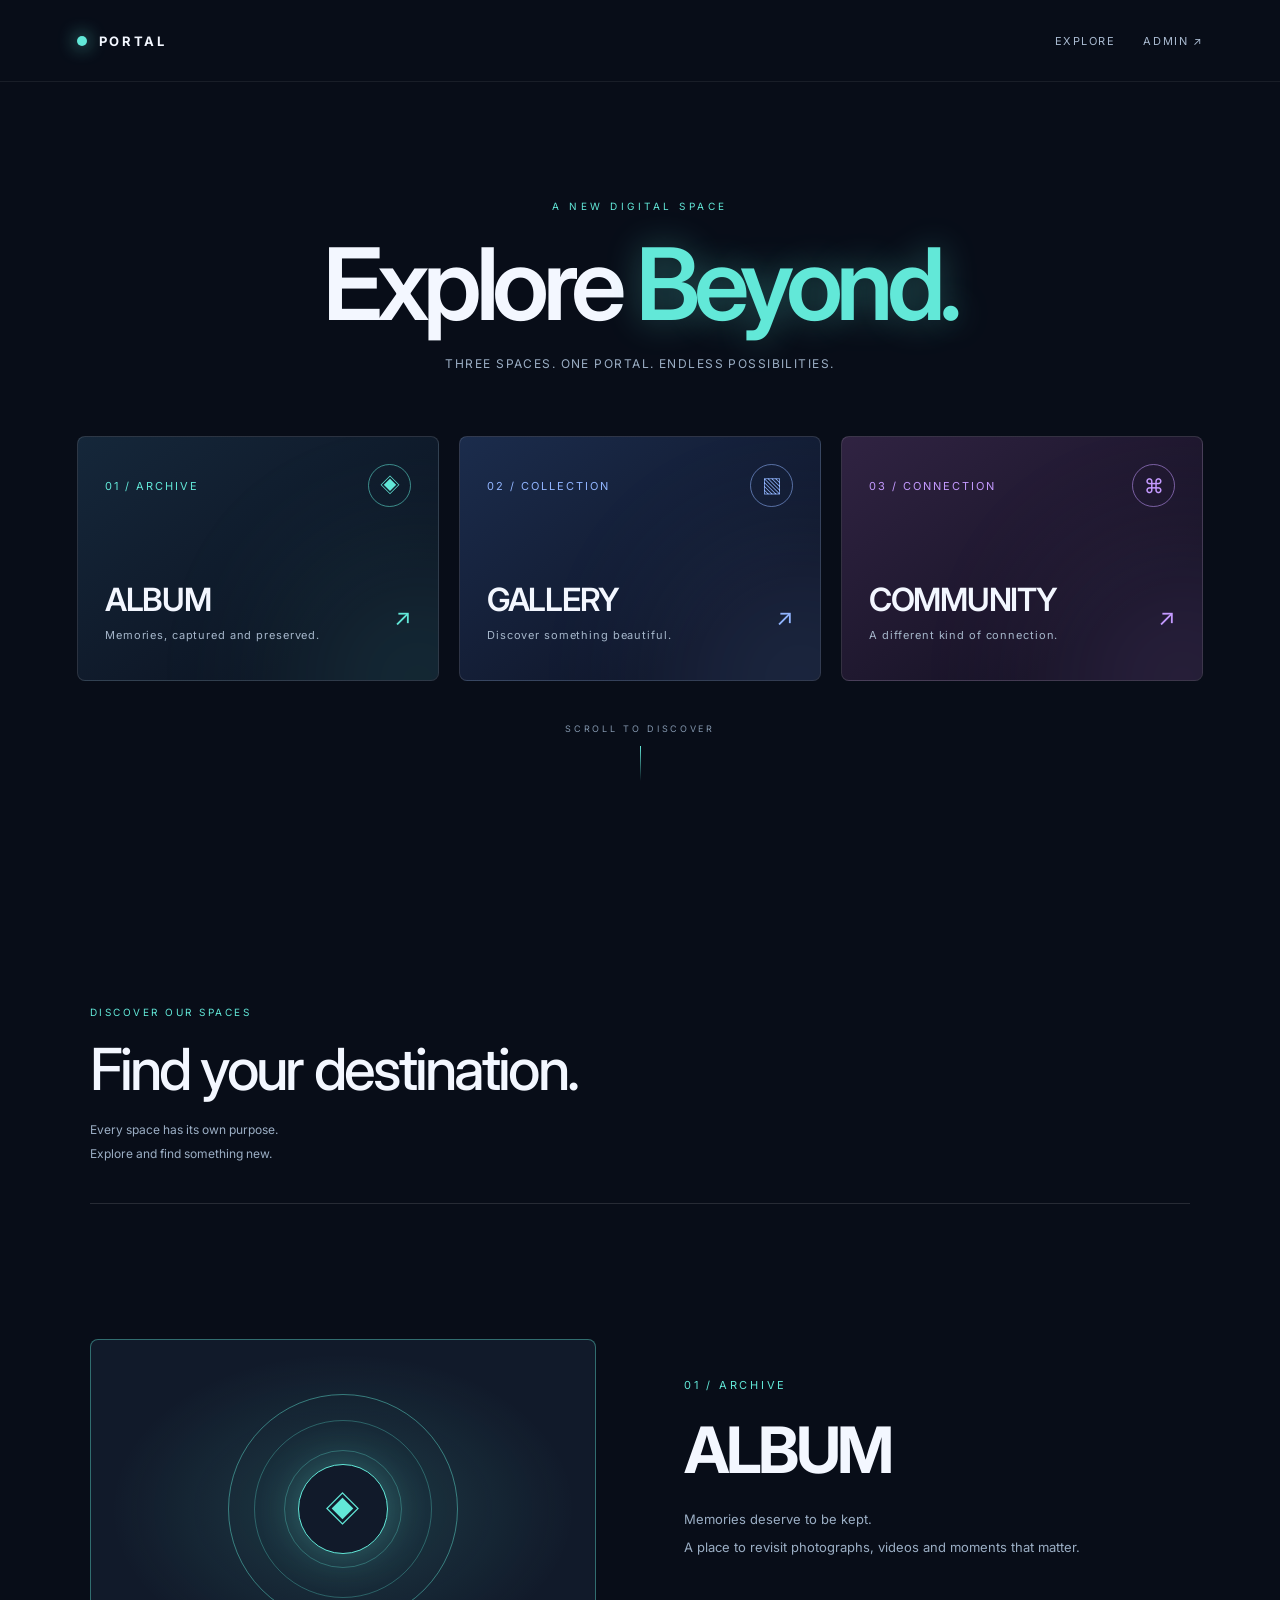
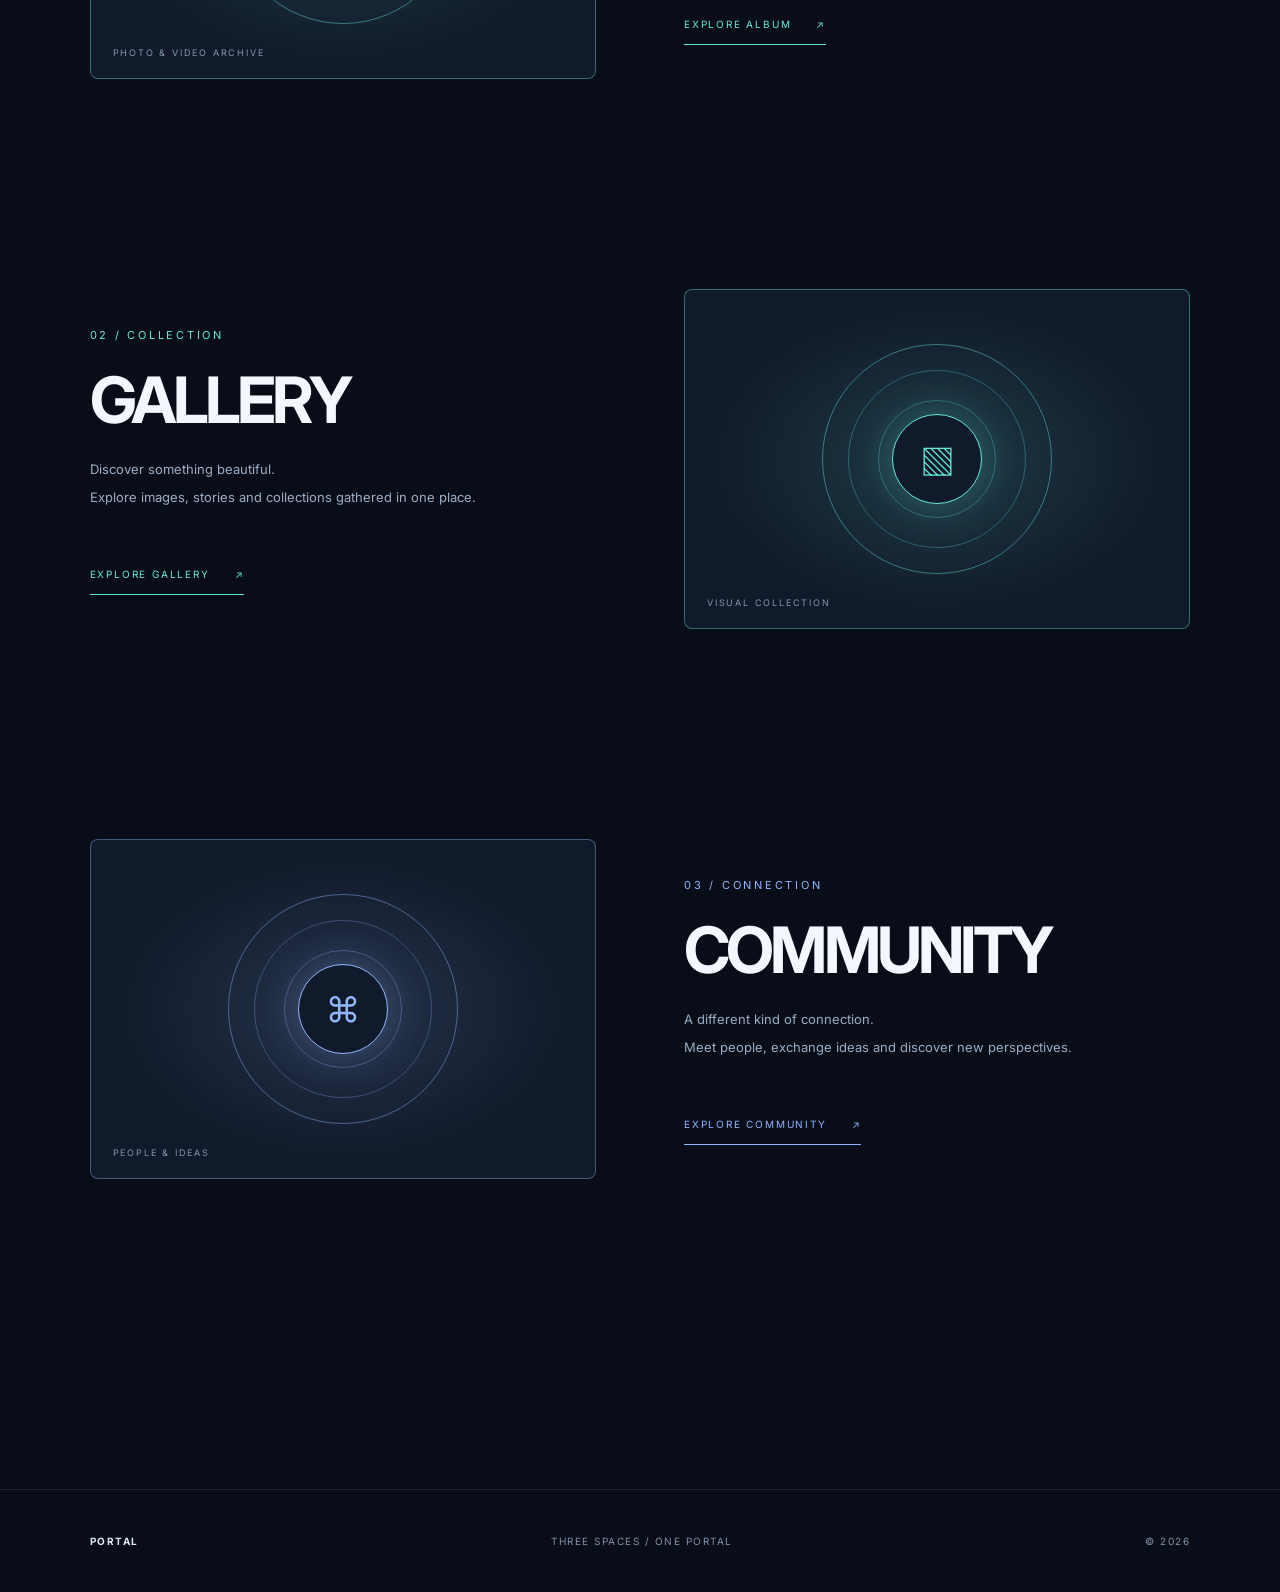
==== commit d10e8db8: "Add files via upload" ====
--- a/index.html
+++ b/index.html
@@ -1,593 +1,213 @@
-<!doctype html>
+
+<!DOCTYPE html>
 <html lang="ja">
-
 <head>
-    <meta charset="utf-8">
-    <meta name="viewport" content="width=device-width, initial-scale=1">
-    <title>ALBUM — memories</title>
-
-    <link rel="stylesheet" href="style.css">
+  <meta charset="UTF-8">
+  <meta name="viewport" content="width=device-width, initial-scale=1.0">
+  <meta name="theme-color" content="#080d18">
+  <title>PORTAL — Explore Beyond</title>
+
+  <link rel="preconnect" href="https://fonts.googleapis.com">
+  <link rel="preconnect" href="https://fonts.gstatic.com" crossorigin>
+  <link href="https://fonts.googleapis.com/css2?family=Inter:wght@400;500;600;700;800&family=Noto+Sans+JP:wght@400;500;700&display=swap" rel="stylesheet">
+
+  <link rel="stylesheet" href="style.css">
 </head>
 
 <body>
 
-    <main id="app">
-
-        <!-- Opening screen -->
-        <section class="opening-screen" id="home">
-
-            <div class="opening-doodle opening-star">✳</div>
-            <div class="opening-doodle opening-heart">♡</div>
-            <div class="opening-doodle opening-flower">✿</div>
-            <div class="opening-doodle opening-spark">✦</div>
-
-            <div class="opening-photo opening-photo-1">
-                <img src="images/home1.jpg" alt="お気に入りの風景">
-            </div>
-
-            <div class="opening-photo opening-photo-2">
-                <img src="images/home2.jpg" alt="好きなもの">
-            </div>
-
-            <div class="opening-photo opening-photo-3">
-                <img src="images/home3.jpg" alt="日常の一枚">
-            </div>
-
-            <div class="opening-photo opening-photo-4">
-                <img src="images/home4.jpg" alt="思い出の写真">
-            </div>
-
-            <div class="opening-content">
-                <p class="opening-subtitle">A LITTLE INTRODUCTION</p>
-
-                <h1>
-                    Hello,<br>
-                    <span>I'm Anzu.</span>
-                </h1>
-
-                <p class="opening-description">
-                    A little introduction to my world.
-                </p>
-
-                <div class="opening-underline"></div>
-
-                <a href="#album" class="opening-scroll">
-                    <span>GET TO KNOW ME</span>
-                    <span class="opening-arrow">↓</span>
-                </a>
-            </div>
-
-        </section>
-
-        <button
-            class="scroll-menu-button"
-            id="menuButton"
-            aria-label="メニューを開く"
-            aria-expanded="false"
-            aria-controls="scrollMenu"
-        >
-            <span></span>
-            <span></span>
-            <span></span>
-        </button>
-
-        <nav class="scroll-menu" id="scrollMenu">
-            <a href="#album">Archive</a>
-            <a href="#about">About</a>
-            <a href="#movie">Movie</a>
-        </nav>
-
-        <!-- Album -->
-        <section class="section" id="album">
-
-            <div class="section-head">
-
-                <h2>Anzu's Archive</h2>
-
-                <span>
-                    24 photographs
-                </span>
-
-            </div>
-
-
-            <div class="grid">
-                <div class="photo"
-                    data-title="ANZU-PHOTO / 01"
-                    data-image="images/photo01.jpg">
-
-                    <div class="fake p1">
-                        <img class="photo-image"
-                            src="images/photo01.jpg"
-                            alt="photo01">
-                    </div>
-
-                    <div class="caption">ANZU / 01</div>
-                    <div class="date">2026 / 09 / 05</div>
-
-                </div>
-
-                <div class="photo"
-                    data-title="ANZU-PHOTO / 02"
-                    data-image="images/photo02.jpg">
-
-                    <div class="fake p2">
-                        <img src="images/photo02.jpg" alt="photo02">
-                    </div>
-
-                    <div class="caption">ANZU / 02</div>
-                    <div class="date">2026 / 10 / 01</div>
-                </div>
-
-                <div class="photo"
-                    data-title="ANZU-PHOTO / 03"
-                    data-image="images/photo03.jpg">
-                    <div class="fake p3">
-                        <img src="images/photo03.jpg" alt="photo03">
-                    </div>
-
-                    <div class="caption">ANZU / 03</div>
-                    <div class="date">2026 / 09 / 05</div>
-                </div>
-
-                <div class="photo"
-                    data-title="ANZU-PHOTO / 04"
-                    data-image="images/photo04.png">
-                    <div class="fake p4">
-                        <img src="images/photo04.png" alt="photo04">
-                    </div>
-
-                    <div class="caption">ANZU / 04</div>
-                </div>
-
-                <div class="photo"
-                    data-title="ANZU-PHOTO / 05"
-                    data-image="images/photo05.jpg">
-                    <div class="fake p5">
-                        <img src="images/photo05.jpg" alt="photo05">
-                    </div>
-
-                    <div class="caption">ANZU / 05</div>
-                    <div class="date">2026 / 10 / 03</div>
-                </div>
-
-                <div class="photo"
-                    data-title="ANZU-PHOTO / 06"
-                    data-image="images/photo06.jpg">
-                    <div class="fake p6">
-                        <img src="images/photo06.jpg" alt="photo06">
-                    </div>
-
-                    <div class="caption">ANZU / 06</div>
-                    <div class="date">2026 / 09 / 20</div>
-                </div>
-
-                <div class="photo"
-                    data-title="ANZU-PHOTO / 07"
-                    data-image="images/photo07.jpg">
-                    <div class="fake p7">
-                        <img src="images/photo07.jpg" alt="photo07">
-                    </div>
-
-                    <div class="caption">ANZU / 07</div>
-                    <div class="date">2026 / 09 / 05</div>
-                </div>
-
-                <div class="photo"
-                    data-title="ANZU-PHOTO / 08"
-                    data-image="images/photo08.jpg">
-                    <div class="fake p8">
-                        <img src="images/photo08.jpg" alt="photo08">
-                    </div>
-
-                    <div class="caption">ANZU / 08</div>
-                    <div class="date">2026 / 09 / 05</div>
-                </div>
-
-                <div class="photo"
-                    data-title="ANZU-PHOTO / 09"
-                    data-image="images/photo09.jpg">
-                    <div class="fake p9">
-                        <img src="images/photo09.jpg" alt="photo09">
-                    </div>
-
-                    <div class="caption">ANZU / 09</div>
-                    <div class="date">2026 / 10 / 08</div>
-                </div>
-
-                <div class="photo"
-                    data-title="ANZU-PHOTO / 10"
-                    data-image="images/photo10.jpg">
-                    <div class="fake p10">
-                        <img src="images/photo10.jpg" alt="photo10">
-                    </div>
-
-                    <div class="caption">ANZU / 10</div>
-                    <div class="date">2026 / 10 / 08</div>
-                </div>
-
-                <div class="photo"
-                    data-title="ANZU-PHOTO / 11"
-                    data-image="images/photo11.jpg">
-                    <div class="fake p11">
-                        <img src="images/photo11.jpg" alt="photo11">
-                    </div>
-
-                    <div class="caption">ANZU / 11</div>
-                    <div class="date">2026 / 10 / 08</div>
-                </div>
-
-                <div class="photo"
-                    data-title="ANZU-PHOTO / 12"
-                    data-image="images/photo12.jpg">
-                    <div class="fake p12">
-                        <img src="images/photo12.jpg" alt="photo12">
-                    </div>
-
-                    <div class="caption">ANZU / 12</div>
-                    <div class="date">2026 / 10 / 08</div>
-                </div>
-
-                <div class="photo"
-                    data-title="ANZU-PHOTO / 13"
-                    data-image="images/photo13.jpg">
-                    <div class="fake p13">
-                        <img src="images/photo13.jpg" alt="photo13">
-                    </div>
-
-                    <div class="caption">ANZU / 13</div>
-                    <div class="date">2026 / 10 / 08</div>
-                </div>
-
-                <div class="photo"
-                    data-title="ANZU-PHOTO / 14"
-                    data-image="images/photo14.jpg">
-                    <div class="fake p14">
-                        <img src="images/photo14.jpg" alt="photo14">
-                    </div>
-
-                    <div class="caption">ANZU / 14</div>
-                    <div class="date">2026 / 10 / 10</div>
-                </div>
-
-                <div class="photo"
-                    data-title="ANZU-PHOTO / 15"
-                    data-image="images/photo15.jpg">
-                    <div class="fake p15">
-                        <img src="images/photo15.jpg" alt="photo15">
-                    </div>
-
-                    <div class="caption">ANZU / 15</div>
-                    <div class="date">2026 / 10 / 10</div>
-                </div>
-
-                <div class="photo"
-                    data-title="ANZU-PHOTO / 16"
-                    data-image="images/photo16.jpg">
-                    <div class="fake p16">
-                        <img src="images/photo16.jpg" alt="photo16">
-                    </div>
-
-                    <div class="caption">ANZU / 16</div>
-                    <div class="date">2026 / 10 / 10</div>
-                </div>
-
-                <div class="photo"
-                    data-title="ANZU-PHOTO / 17"
-                    data-image="images/photo17.jpg">
-                    <div class="fake p17">
-                        <img src="images/photo17.jpg" alt="photo17">
-                    </div>
-
-                    <div class="caption">ANZU / 17</div>
-                    <div class="date">2026 / 10 / 10</div>
-                </div>
-
-                <div class="photo"
-                    data-title="ANZU-PHOTO / 18"
-                    data-image="images/photo18.jpg">
-                    <div class="fake p18">
-                        <img src="images/photo18.jpg" alt="photo18">
-                    </div>
-
-                    <div class="caption">ANZU / 18</div>
-                    <div class="date">2026 / 10 / 10</div>
-                </div>
-
-                <div class="photo"
-                    data-title="ANZU-PHOTO / 19"
-                    data-image="images/photo19.jpg">
-                    <div class="fake p19">
-                        <img src="images/photo19.jpg" alt="photo19">
-                    </div>
-
-                    <div class="caption">ANZU / 19</div>
-                    <div class="date">2026 / 10 / 11</div>
-                </div>
-
-                <div class="photo"
-                    data-title="ANZU-PHOTO / 20"
-                    data-image="images/photo20.jpg">
-                    <div class="fake p20">
-                        <img src="images/photo20.jpg" alt="photo20">
-                    </div>
-
-                    <div class="caption">ANZU / 20</div>
-                    <div class="date">2026 / 10 / 11</div>
-                </div>
-
-                <div class="photo"
-                    data-title="ANZU-PHOTO / 21"
-                    data-image="images/photo21.jpg">
-                    <div class="fake p21">
-                        <img src="images/photo21.jpg" alt="photo21">
-                    </div>
-
-                    <div class="caption">ANZU / 21</div>
-                    <div class="date">2026 / 10 / 11</div>
-                </div>
-
-                <div class="photo"
-                    data-title="ANZU-PHOTO / 22"
-                    data-image="images/photo22.jpg">
-                    <div class="fake p22">
-                        <img src="images/photo22.jpg" alt="photo22">
-                    </div>
-
-                    <div class="caption">ANZU / 22</div>
-                    <div class="date">2026 / 10 / 12</div>
-                </div>
-
-                <div class="photo"
-                    data-title="ANZU-PHOTO / 23"
-                    data-image="images/photo23.jpg">
-                    <div class="fake p23">
-                        <img src="images/photo23.jpg" alt="photo23">
-                    </div>
-
-                    <div class="caption">ANZU / 23</div>
-                    <div class="date">2026 / 10 / 12</div>
-                </div>
-
-                <div class="photo"
-                    data-title="ANZU-PHOTO / 24"
-                    data-image="images/photo24.jpg">
-                    <div class="fake p24">
-                        <img src="images/photo24.jpg" alt="photo24">
-                    </div>
-
-                    <div class="caption">ANZU / 24</div>
-                    <div class="date">2026 / 10 / 12</div>
-                </div>
-            </div>
-
-        </section>
-
-        <section class="section" id="album-f">
-            <div class="section-head">
-
-                <h2>Archive of Anzu with Friends</h2>
-
-                <span>
-                    9 photographs
-                </span>
-
-            </div>
-
-            <div class="grid">
-                <div class="photo-f"
-                    data-title="ANZU-FRIEND / 1"
-                    data-image="images/photo-f1.jpg">
-                    <div class="fake pf1">
-                        <img src="images/photo-f1.jpg" alt="photo-friends1">
-                    </div>
-
-                    <div class="caption">ANZU FRIEND / 1</div>
-                    <div class="date">2026 / 08 / 10</div>
-                </div>
-
-                <div class="photo-f"
-                    data-title="ANZU-FRIEND / 2"
-                    data-image="images/photo-f2.jpg">
-                    <div class="fake pf2">
-                        <img src="images/photo-f2.jpg" alt="photo-friends2">
-                    </div>
-
-                    <div class="caption">ANZU FRIEND / 2</div>
-                    <div class="date">2026 / 08 / 10</div>
-                </div>
-
-                <div class="photo-f"
-                    data-title="ANZU-FRIEND / 3"
-                    data-image="images/photo-f3.jpg">
-                    <div class="fake pf3">
-                        <img src="images/photo-f3.jpg" alt="photo-friends3">
-                    </div>
-
-                    <div class="caption">ANZU FRIEND / 3</div>
-                    <div class="date">2026 / 08 / 11</div>
-                </div>
-
-                <div class="photo-f"
-                    data-title="ANZU-FRIEND / 4"
-                    data-image="images/photo-f4.jpg">
-                    <div class="fake pf4">
-                        <img src="images/photo-f4.jpg" alt="photo-friends4">
-                    </div>
-
-                    <div class="caption">ANZU FRIEND / 4</div>
-                    <div class="date">2026 / 08 / 17</div>
-                </div>
-
-                <div class="photo-f"
-                    data-title="ANZU-FRIEND / 5"
-                    data-image="images/photo-f5.jpg">
-                    <div class="fake pf5">
-                        <img src="images/photo-f5.jpg" alt="photo-friends5">
-                    </div>
-
-                    <div class="caption">ANZU FRIEND / 5</div>
-                    <div class="date">2026 / 08 / 21</div>
-                </div>
-
-                <div class="photo-f"
-                    data-title="ANZU-FRIEND / 6"
-                    data-image="images/photo-f6.jpg">
-                    <div class="fake pf6">
-                        <img src="images/photo-f6.jpg" alt="photo-friends6">
-                    </div>
-
-                    <div class="caption">ANZU FRIEND / 6</div>
-                    <div class="date">2026 / 08 / 21</div>
-                </div>
-
-                <div class="photo-f"
-                    data-title="ANZU-FRIEND / 7"
-                    data-image="images/photo-f7.jpg">
-                    <div class="fake pf7">
-                        <img src="images/photo-f7.jpg" alt="photo-friends7">
-                    </div>
-
-                    <div class="caption">ANZU FRIEND / 7</div>
-                    <div class="date">2026 / 08 / 23</div>
-                </div>
-
-                <div class="photo-f"
-                    data-title="ANZU-FRIEND / 8"
-                    data-image="images/photo-f8.jpg">
-                    <div class="fake pf8">
-                        <img src="images/photo-f8.jpg" alt="photo-friends8">
-                    </div>
-
-                    <div class="caption">ANZU FRIEND / 8</div>
-                    <div class="date">2026 / 08 / 23</div>
-                </div>
-
-                <div class="photo-f"
-                    data-title="ANZU-FRIEND / 9"
-                    data-image="images/photo-f9.jpg">
-                    <div class="fake pf9">
-                        <img src="images/photo-f9.jpg" alt="photo-friends9">
-                    </div>
-
-                    <div class="caption">ANZU FRIEND / 9</div>
-                    <div class="date">2026 / 10 / 12</div>
-                </div>
-            </div>
-            
-        </section>
-        
-
-        <section class="memory-game" id="photo-memory">
-            <div class="memory-game-head">
-                <span class="memory-eyebrow">A LITTLE MEMORY GAME</span>
-                <h2>PHOTO MEMORY</h2>
-                <p>Remember the photos. Find their places.</p>
-            </div>
-
-            <div class="memory-panel">
-                <div class="memory-status">
-                    <span>ROUND <strong id="memoryRound">1</strong></span>
-                    <span>SCORE <strong id="memoryScore">0</strong></span>
-                    <span>PHOTOS <strong id="memoryCount">3</strong></span>
-                </div>
-
-                <p class="memory-instruction" id="memoryInstruction">
-                    写真の位置を覚えよう。
-                </p>
-
-                <p class="memory-countdown" id="memoryCountdown" aria-live="off" hidden>
-                    05
-                </p>
-
-                <div class="memory-target-wrap" id="memoryTargetWrap" hidden>
-                    <span class="memory-target-label">FIND THIS PHOTO</span>
-                    <img id="memoryTarget" src="" alt="位置を探す写真">
-                </div>
-
-                <div class="memory-board" id="memoryBoard"></div>
-
-                <p class="memory-feedback" id="memoryFeedback" aria-live="polite">
-                    STARTを押してゲームを始めよう。
-                </p>
-
-                <button class="memory-button" id="memoryStart" type="button">
-                    START GAME
-                </button>
-            </div>
-        </section>
-
-
-        <!-- About -->
-        <section class="note" id="about">
-
-            <p>
-                “Not every moment has to be extraordinary
-                to be worth remembering.”
-            </p>
-
-            <small>
-                KEEP WHAT YOU WANT TO REMEMBER
-            </small>
-
-        </section>
-
-
-        <!-- Footer -->
-        <footer>
-
-            <span>© 2026 ALBUM<br>ver 4.2.0</span>
-
-            <span>
-                MADE FOR MEMORIES
-            </span>
-
-        </footer>
-
-
-        <!-- Lightbox -->
-        <div class="lightbox" id="lightbox">
-            <div class="lightbox-card">
-                <button class="close" aria-label="閉じる">×</button>
-
-                <button class="lightbox-nav prev"
-                        id="prevPhoto"
-                        aria-label="前の写真">‹</button>
-
-                <div class="lightbox-art" id="lightboxArt"></div>
-
-                <button class="lightbox-nav next"
-                        id="nextPhoto"
-                        aria-label="次の写真">›</button>
-
-                <div class="lightbox-meta" id="lightboxMeta"></div>
-            </div>
-        </div>
-
-    </main>
-
-    <section class="memory-screen" id="memoryScreen">
-        <div class="memory-inner">
-
-            <div class="memory-kicker">A SECRET GAME / 001</div>
-
-            <h1 class="memory-title">MEMORY<br>SEQUENCE</h1>
-
-            <p class="memory-description">
-                Remember the order of the photographs.<br>
-                小さく光る写真の順番を記憶しよう。
-            </p>
-
-            <button class="memory-start" id="secretGameStart">
-                START GAME
-            </button>
-            <button id="exitGame">Exit Game</button>
-
-        </div>
+  <div class="background">
+    <div class="orb one"></div>
+    <div class="orb two"></div>
+  </div>
+
+  <header>
+    <a href="#" class="logo">
+      <span class="logo-mark"></span>
+      PORTAL
+    </a>
+
+    <nav class="header-right">
+      <a href="#destinations">EXPLORE</a>
+      <a href="./admin/admin.html">ADMIN ↗</a>
+    </nav>
+  </header>
+
+  <main>
+
+    <!-- 最初の画面 -->
+
+    <section class="hero">
+      <div class="hero-content">
+
+        <div class="hero-heading">
+          <div class="eyebrow">A NEW DIGITAL SPACE</div>
+
+          <h1>
+            Explore <span>Beyond.</span>
+          </h1>
+
+          <p class="hero-description">
+            THREE SPACES. ONE PORTAL. ENDLESS POSSIBILITIES.
+          </p>
+        </div>
+
+        <div class="portal-grid">
+
+          <a href="./album/index.html" class="portal-card">
+            <div class="card-top">
+              <span class="card-number">01 / ARCHIVE</span>
+              <div class="card-icon">◈</div>
+            </div>
+
+            <div class="card-bottom">
+              <div>
+                <h2 class="card-title">ALBUM</h2>
+                <p class="card-subtitle">Memories, captured and preserved.</p>
+              </div>
+              <span class="card-arrow">↗</span>
+            </div>
+          </a>
+
+          <a href="./gallery/index.html" class="portal-card">
+            <div class="card-top">
+              <span class="card-number">02 / COLLECTION</span>
+              <div class="card-icon">▧</div>
+            </div>
+
+            <div class="card-bottom">
+              <div>
+                <h2 class="card-title">GALLERY</h2>
+                <p class="card-subtitle">Discover something beautiful.</p>
+              </div>
+              <span class="card-arrow">↗</span>
+            </div>
+          </a>
+
+          <a href="./community/index.html" class="portal-card">
+            <div class="card-top">
+              <span class="card-number">03 / CONNECTION</span>
+              <div class="card-icon">⌘</div>
+            </div>
+
+            <div class="card-bottom">
+              <div>
+                <h2 class="card-title">COMMUNITY</h2>
+                <p class="card-subtitle">A different kind of connection.</p>
+              </div>
+              <span class="card-arrow">↗</span>
+            </div>
+          </a>
+
+        </div>
+
+        <a href="#destinations" class="scroll-cue">
+          <span>SCROLL TO DISCOVER</span>
+          <span class="scroll-line"></span>
+        </a>
+
+      </div>
     </section>
 
-    <script src="script.js"></script>
+    <!-- 各サイトの紹介 -->
+
+    <section class="details" id="destinations">
+
+      <div class="section-intro reveal">
+        <span>DISCOVER OUR SPACES</span>
+        <h2>Find your destination.</h2>
+        <p>
+          Every space has its own purpose.<br>
+          Explore and find something new.
+        </p>
+      </div>
+
+      <!-- ALBUM -->
+
+      <section class="destination reveal" id="album-info">
+
+        <div class="destination-visual">
+          <div class="visual-orbit"></div>
+          <div class="visual-core">◈</div>
+          <span class="visual-label">PHOTO & VIDEO ARCHIVE</span>
+        </div>
+
+        <div class="destination-copy">
+          <span class="number">01 / ARCHIVE</span>
+          <h3>ALBUM</h3>
+          <p>
+            Memories deserve to be kept.<br>
+            A place to revisit photographs,
+            videos and moments that matter.
+          </p>
+          <a href="./album/index.html" class="destination-link">
+            EXPLORE ALBUM <span>↗</span>
+          </a>
+        </div>
+
+      </section>
+
+      <!-- GALLERY -->
+
+      <section class="destination reveal" id="gallery-info">
+
+        <div class="destination-visual">
+          <div class="visual-orbit"></div>
+          <div class="visual-core">▧</div>
+          <span class="visual-label">VISUAL COLLECTION</span>
+        </div>
+
+        <div class="destination-copy">
+          <span class="number">02 / COLLECTION</span>
+          <h3>GALLERY</h3>
+          <p>
+            Discover something beautiful.<br>
+            Explore images, stories and
+            collections gathered in one place.
+          </p>
+          <a href="./gallery/index.html" class="destination-link">
+            EXPLORE GALLERY <span>↗</span>
+          </a>
+        </div>
+
+      </section>
+
+      <!-- COMMUNITY -->
+
+      <section class="destination reveal" id="community-info">
+
+        <div class="destination-visual">
+          <div class="visual-orbit"></div>
+          <div class="visual-core">⌘</div>
+          <span class="visual-label">PEOPLE & IDEAS</span>
+        </div>
+
+        <div class="destination-copy">
+          <span class="number">03 / CONNECTION</span>
+          <h3>COMMUNITY</h3>
+          <p>
+            A different kind of connection.<br>
+            Meet people, exchange ideas
+            and discover new perspectives.
+          </p>
+          <a href="./community/index.html" class="destination-link">
+            EXPLORE COMMUNITY <span>↗</span>
+          </a>
+        </div>
+
+      </section>
+
+    </section>
+
+  </main>
+
+  <footer>
+    <span class="footer-logo">PORTAL</span>
+    <span>THREE SPACES / ONE PORTAL</span>
+    <span>© 2026</span>
+  </footer>
+
+  <script src="script.js"></script>
 
 </body>
-
-</html>+</html>
--- a/style.css
+++ b/style.css
@@ -1,16 +1,11 @@
-/* =========================
-   BASE
-========================= */
-
 :root {
-    color-scheme: light dark;
-
-    --bg: #eeeae3;
-    --ink: #22221f;
-    --muted: #77736b;
-    --paper: #f8f6f0;
-    --line: #c9c4b9;
-    --accent: #8a765b;
+    --bg: #080d18;
+    --panel: #101a2b;
+    --text: #f3f7ff;
+    --muted: #9baec4;
+    --cyan: #62e8d8;
+    --blue: #91b5ff;
+    --purple: #c49aff;
 }
 
 * {
@@ -19,1976 +14,707 @@
 
 html {
     scroll-behavior: smooth;
+    background: var(--bg);
 }
 
 body {
     margin: 0;
+    color: var(--text);
     background: var(--bg);
-    color: var(--ink);
-    font-family: Georgia, "Times New Roman", serif;
+    font-family: 'Inter', 'Noto Sans JP', sans-serif;
+    overflow-x: hidden;
+}
+
+body::after {
+    content: "";
+    position: fixed;
+    inset: 0;
+    z-index: 100;
+    pointer-events: none;
+    background: #080d18;
+    opacity: 0;
+    transition: opacity .35s ease;
+}
+
+body.leaving::after {
+    opacity: 1;
+}
+
+a {
+    color: inherit;
+    text-decoration: none;
 }
 
 button {
     font: inherit;
-    color: inherit;
-}
-
-#app {
-    min-height: 100vh;
-    background-color: var(--bg);
+}
+
+/* 背景 */
+
+.background {
+    position: fixed;
+    inset: 0;
+    z-index: -2;
     overflow: hidden;
-}
-
-
-/* =========================
-   HEADER
-========================= */
+    pointer-events: none;
+    background:
+    radial-gradient(ellipse at 15% 20%, #12304455, transparent 45%),
+    radial-gradient(ellipse at 85% 75%, #30204c44, transparent 45%),
+    #080d18;
+}
+
+.background::before {
+    content: "";
+    position: absolute;
+    inset: 0;
+    opacity: .18;
+    background-image:
+    linear-gradient(#8ab4d411 1px, transparent 1px),
+    linear-gradient(90deg, #8ab4d411 1px, transparent 1px);
+    background-size: 55px 55px;
+    mask-image: linear-gradient(to bottom, black, transparent 90%);
+}
+
+.orb {
+    position: absolute;
+    width: 420px;
+    height: 420px;
+    border-radius: 50%;
+    filter: blur(110px);
+    opacity: .15;
+    animation: orbMove 14s ease-in-out infinite alternate;
+}
+
+.orb.one {
+    background: #38d9d0;
+    top: 5%;
+    left: -200px;
+}
+
+.orb.two {
+    background: #7654e8;
+    right: -220px;
+    top: 35%;
+    animation-delay: -5s;
+}
+
+@keyframes orbMove {
+    to {
+    transform: translate(100px, 80px) scale(1.2);
+    }
+}
+
+/* ヘッダー */
 
 header {
+    position: absolute;
+    top: 0;
+    left: 0;
+    width: 100%;
     height: 82px;
-    padding: 0 5vw;
-
+    padding: 0 6vw;
     display: flex;
     align-items: center;
     justify-content: space-between;
-
-    border-bottom: 1px solid var(--line);
-
-    position: sticky;
+    z-index: 10;
+    border-bottom: 1px solid #ffffff12;
+}
+
+.logo {
+    display: flex;
+    align-items: center;
+    gap: 12px;
+    font-size: 13px;
+    font-weight: 700;
+    letter-spacing: .2em;
+}
+
+.logo-mark {
+    width: 10px;
+    height: 10px;
+    background: var(--cyan);
+    border-radius: 50%;
+    box-shadow: 0 0 18px var(--cyan);
+}
+
+.header-right {
+    display: flex;
+    align-items: center;
+    gap: 28px;
+    font-size: 11px;
+    letter-spacing: .14em;
+    color: #a9bad0;
+}
+
+.header-right a {
+    transition: color .25s;
+}
+
+.header-right a:hover {
+    color: var(--cyan);
+}
+
+.admin-link {
+    border: 1px solid #ffffff30;
+    padding: 10px 16px;
+    border-radius: 3px;
+}
+
+/* 最初の画面 */
+
+.hero {
+    min-height: 100svh;
+    position: relative;
+    display: flex;
+    flex-direction: column;
+    justify-content: center;
+    padding: 125px 6vw 45px;
+}
+
+.hero-content {
+    width: min(1250px, 100%);
+    margin: auto;
+}
+
+.hero-heading {
+    text-align: center;
+    margin-bottom: 65px;
+}
+
+.eyebrow {
+    color: var(--cyan);
+    font-size: 10px;
+    letter-spacing: .35em;
+    margin-bottom: 22px;
+    opacity: 0;
+    animation: fadeUp .8s .3s forwards;
+}
+
+.hero-heading h1 {
+    font-size: clamp(48px, 8vw, 100px);
+    line-height: 1;
+    letter-spacing: -.065em;
+    font-weight: 600;
+    margin: 0;
+    opacity: 0;
+    animation: titleAppear 1s .55s forwards;
+}
+
+.hero-heading h1 span {
+    color: var(--cyan);
+    text-shadow: 0 0 35px #62e8d855;
+}
+
+.hero-description {
+    color: var(--muted);
+    font-size: 12px;
+    letter-spacing: .12em;
+    margin-top: 22px;
+    opacity: 0;
+    animation: fadeUp .8s .9s forwards;
+}
+
+@keyframes titleAppear {
+    from {
+    opacity: 0;
+    transform: translateY(25px);
+    filter: blur(12px);
+    }
+    to {
+    opacity: 1;
+    transform: translateY(0);
+    filter: blur(0);
+    }
+}
+
+@keyframes fadeUp {
+    to {
+    opacity: 1;
+    transform: translateY(0);
+    }
+    from {
+    opacity: 0;
+    transform: translateY(15px);
+    }
+}
+
+/* 3つのカード */
+
+.portal-grid {
+    display: grid;
+    grid-template-columns: repeat(3, 1fr);
+    gap: 20px;
+}
+
+.portal-card {
+    --accent: var(--cyan);
+    position: relative;
+    min-height: 245px;
+    padding: 27px;
+    display: flex;
+    flex-direction: column;
+    justify-content: space-between;
+    overflow: hidden;
+    isolation: isolate;
+    border: 1px solid #ffffff20;
+    border-radius: 8px;
+    background: linear-gradient(145deg, #15273a, #0d1524 75%);
+    transition:
+    transform .45s cubic-bezier(.2,.8,.2,1),
+    border-color .4s,
+    box-shadow .4s;
+    opacity: 0;
+    cursor: pointer;
+}
+
+.portal-card:nth-child(1) {
+    --accent: var(--cyan);
+    animation: cardEnter .8s 1.15s forwards;
+}
+
+.portal-card:nth-child(2) {
+    --accent: var(--blue);
+    background: linear-gradient(145deg, #1b2c4c, #10172b 75%);
+    animation: cardEnter .8s 1.35s forwards;
+}
+
+.portal-card:nth-child(3) {
+    --accent: var(--purple);
+    background: linear-gradient(145deg, #302342, #171326 75%);
+    animation: cardEnter .8s 1.55s forwards;
+}
+
+@keyframes cardEnter {
+    from {
+    opacity: 0;
+    transform: translateY(45px) scale(.96);
+    filter: blur(8px);
+    }
+    to {
+    opacity: 1;
+    transform: translateY(0) scale(1);
+    filter: blur(0);
+    }
+}
+
+.portal-card::before {
+    content: "";
+    position: absolute;
+    z-index: -1;
+    width: 240px;
+    height: 240px;
+    right: -100px;
+    bottom: -120px;
+    border-radius: 50%;
+    background: var(--accent);
+    filter: blur(85px);
+    opacity: .13;
+    transition: opacity .4s, transform .5s;
+}
+
+.portal-card::after {
+    content: "";
+    position: absolute;
     top: 0;
-    z-index: 10;
-
-    background: color-mix(
-        in srgb,
-        var(--bg) 92%,
-        transparent
+    left: -120%;
+    width: 70%;
+    height: 100%;
+    background: linear-gradient(
+    100deg,
+    transparent,
+    #ffffff0c,
+    transparent
     );
-
-    backdrop-filter: blur(12px);
-}
-
-.logo {
-    font-size: 20px;
-    letter-spacing: 0.22em;
-}
-
-.nav {
+    transform: skewX(-20deg);
+    transition: left .8s;
+}
+
+.portal-card:hover {
+    transform: translateY(-10px) scale(1.015);
+    border-color: var(--accent);
+    box-shadow: 0 15px 55px #0006, 0 0 25px color-mix(in srgb, var(--accent) 20%, transparent);
+}
+
+.portal-card:hover::before {
+    opacity: .35;
+    transform: scale(1.3);
+}
+
+.portal-card:hover::after {
+    left: 140%;
+}
+
+.card-top,
+.card-bottom {
     display: flex;
-    gap: 24px;
-
-    font-family: Arial, sans-serif;
+    justify-content: space-between;
+    align-items: center;
+}
+
+.card-number {
     font-size: 11px;
-    letter-spacing: 0.18em;
-
-    text-transform: uppercase;
-}
-
-.nav a {
-    color: inherit;
-    text-decoration: none;
-    opacity: 0.65;
-}
-
-.nav a:hover {
-    opacity: 1;
-}
-
-
-/* =========================
-   HERO
-========================= */
-
-.hero {
-    min-height: calc(100vh - 82px);
-
+    letter-spacing: .18em;
+    color: var(--accent);
+}
+
+.card-icon {
+    width: 43px;
+    height: 43px;
+    border: 1px solid color-mix(in srgb, var(--accent) 55%, transparent);
+    color: var(--accent);
     display: grid;
     place-items: center;
-
-    padding: 8vh 5vw;
-}
-
-.hero-inner {
-    width: min(1050px, 100%);
-
+    border-radius: 50%;
+    font-size: 20px;
+}
+
+.card-title {
+    margin: 0;
+    font-size: clamp(21px, 2.5vw, 34px);
+    letter-spacing: -.04em;
+    font-weight: 600;
+}
+
+.card-subtitle {
+    color: #a6b7cb;
+    font-size: 11px;
+    letter-spacing: .08em;
+    margin-top: 9px;
+}
+
+.card-arrow {
+    color: var(--accent);
+    font-size: 23px;
+    transition: transform .3s;
+}
+
+.portal-card:hover .card-arrow {
+    transform: translate(5px, -5px);
+}
+
+.scroll-cue {
+    display: flex;
+    justify-content: center;
+    align-items: center;
+    flex-direction: column;
+    gap: 12px;
+    margin-top: 42px;
+    color: #8396ad;
+    font-size: 9px;
+    letter-spacing: .3em;
+}
+
+.scroll-line {
+    height: 35px;
+    width: 1px;
+    background: linear-gradient(var(--cyan), transparent);
+    animation: scrollPulse 1.6s infinite;
+}
+
+@keyframes scrollPulse {
+    50% {
+    transform: scaleY(.55);
+    opacity: .4;
+    }
+}
+
+/* 紹介セクション */
+
+.details {
+    padding: 100px 7vw 150px;
+}
+
+.section-intro {
+    max-width: 1200px;
+    margin: 0 auto 85px;
+    padding-bottom: 25px;
+    border-bottom: 1px solid #ffffff20;
+}
+
+.section-intro span {
+    color: var(--cyan);
+    font-size: 10px;
+    letter-spacing: .25em;
+}
+
+.section-intro h2 {
+    font-size: clamp(32px, 5vw, 58px);
+    font-weight: 500;
+    letter-spacing: -.05em;
+    margin: 14px 0;
+}
+
+.section-intro p {
+    color: var(--muted);
+    font-size: 12px;
+    line-height: 2;
+}
+
+.destination {
+    --accent: var(--cyan);
+    width: min(1200px, 100%);
+    min-height: 440px;
+    margin: 0 auto 110px;
     display: grid;
-
-    grid-template-columns:
-        1fr 1.15fr;
-
-    gap: 7vw;
-
+    grid-template-columns: 1fr 1fr;
     align-items: center;
-}
-
-
-/* Text */
-
-.intro h1 {
-    font-size: clamp(
-        58px,
-        9vw,
-        125px
-    );
-
-    line-height: 0.82;
-    font-weight: 400;
-    letter-spacing: -0.055em;
-    margin: 0 0 28px;
-}
-
-.intro p {
-    max-width: 360px;
+    gap: 8%;
+    scroll-margin-top: 50px;
+}
+
+.destination:nth-of-type(3) {
+    --accent: var(--blue);
+}
+
+.destination:nth-of-type(4) {
+    --accent: var(--purple);
+}
+
+.destination:nth-of-type(even) .destination-visual {
+    order: 2;
+}
+
+.destination-visual {
+    position: relative;
+    min-height: 340px;
+    display: grid;
+    place-items: center;
+    overflow: hidden;
+    border: 1px solid color-mix(in srgb, var(--accent) 40%, transparent);
+    border-radius: 8px;
+    background:
+    radial-gradient(ellipse at center, color-mix(in srgb, var(--accent) 16%, transparent), transparent 65%),
+    #111a2a;
+}
+
+.visual-orbit {
+    position: absolute;
+    width: 230px;
+    height: 230px;
+    border: 1px solid color-mix(in srgb, var(--accent) 45%, transparent);
+    border-radius: 50%;
+    animation: orbit 18s linear infinite;
+}
+
+.visual-orbit::before,
+.visual-orbit::after {
+    content: "";
+    position: absolute;
+    border: 1px solid color-mix(in srgb, var(--accent) 30%, transparent);
+    border-radius: 50%;
+}
+
+.visual-orbit::before {
+    inset: 25px;
+}
+
+.visual-orbit::after {
+    inset: 55px;
+}
+
+@keyframes orbit {
+    to {
+    transform: rotate(360deg);
+    }
+}
+
+.visual-core {
+    width: 90px;
+    height: 90px;
+    border-radius: 50%;
+    display: grid;
+    place-items: center;
+    color: var(--accent);
+    font-size: 35px;
+    border: 1px solid var(--accent);
+    box-shadow: 0 0 45px color-mix(in srgb, var(--accent) 30%, transparent);
+    background: #111a2a;
+    z-index: 1;
+}
+
+.visual-label {
+    position: absolute;
+    bottom: 20px;
+    left: 22px;
+    font-size: 9px;
+    letter-spacing: .2em;
+    color: #8499b0;
+}
+
+.destination-copy .number {
+    font-size: 11px;
+    letter-spacing: .25em;
+    color: var(--accent);
+}
+
+.destination-copy h3 {
+    font-size: clamp(38px, 5vw, 65px);
+    letter-spacing: -.06em;
+    margin: 18px 0;
+}
+
+.destination-copy p {
+    max-width: 420px;
     color: var(--muted);
-    font-family: Arial, sans-serif;
     font-size: 13px;
-    line-height: 1.9;
-}
-
-.eyebrow {
-    font: 10px Arial, sans-serif;
-    letter-spacing: 0.25em;
-    color: var(--muted);
-    margin-bottom: 18px;
-}
-
-
-/* Cover */
-
-.cover {
-    background: var(--paper);
-    padding: 14px 14px 52px;
-
-    box-shadow:
-        0 20px 50px #0002;
-
-    transform: rotate(2.2deg);
-    transition: 0.5s;
-}
-
-.cover:hover {
-    transform:
-        rotate(0)
-        translateY(-8px);
-}
-
-/* 表紙をクリックできるようにする */
-.cover-art {
-    height: min(62vh, 600px);
-
-    background-image: url(images/home.jpg);
-
-    position: relative;
-    overflow: hidden;
-
-    background-size: cover;
-    background-position: center;
-    background-repeat: no-repeat;
-
-    cursor: pointer;
-}
-
-/* 表紙の写真を同じ位置に重ねる */
-.cover-art img {
-    position: absolute;
-    inset: 0;
-    width: 100%;
-    height: 100%;
-    object-fit: cover;
-    display: block;
-    z-index: 1;
-}
-
-/* 次の写真を透明な状態からフェードイン */
-.cover-art img.cover-next {
-    opacity: 0;
-    z-index: 2;
-    transition: opacity 0.8s ease;
-}
-
-/* 写真のフェードアニメーション */
-#coverImage {
+    line-height: 2.1;
+}
+
+.destination-link {
+    display: inline-flex;
+    align-items: center;
+    gap: 25px;
+    margin-top: 30px;
+    padding: 14px 0;
+    border-bottom: 1px solid var(--accent);
+    color: var(--accent);
+    font-size: 10px;
+    letter-spacing: .18em;
+    transition: gap .3s;
+}
+
+.destination-link:hover {
+    gap: 38px;
+}
+
+/* スクロール表示 */
+
+.reveal {
+    opacity: 0;
+    transform: translateY(35px);
+    transition: opacity .9s ease, transform .9s ease;
+}
+
+.reveal.is-visible {
     opacity: 1;
-}
-
-/* 次の写真を透明な状態から表示する */
-.cover-art img.cover-next {
-    opacity: 0;
-    transition: opacity 0.8s ease;
-}
-
-/* 写真の番号 */
-#coverNumber {
-    position: absolute;
-    right: 18px;
-    bottom: 14px;
-    z-index: 2;
-    color: white;
-    font: 12px Arial, sans-serif;
-    letter-spacing: 0.2em;
-    text-shadow: 0 1px 5px #0006;
-}
-
-/* 元々表示されていた固定の「01」を消す */
-.cover-art:after {
-    content: none;
-}
-
-.cover-art::after {
-    content: "01";
-
-    position: absolute;
-
-    right: 18px;
-    bottom: 14px;
-
-    color: white;
-
-    font:
-        12px Arial,
-        sans-serif;
-
-    letter-spacing: 0.2em;
-}
-
-.cover-label {
-    font-size: 13px;
-    letter-spacing: 0.16em;
-    margin-top: 18px;
-    text-align: center;
-}
-
-
-/* =========================
-   ALBUM
-========================= */
-
-.section {
-    padding: 100px 5vw;
-}
-
-.section-head {
-    display: flex;
-    align-items: end;
-    justify-content: space-between;
-    max-width: 1200px;
-    margin: 0 auto 34px;
-}
-
-.section h2 {
-    font-size: 34px;
-    font-weight: 400;
-    margin: 0;
-}
-
-.section-head span {
-    font:
-        11px Arial,
-        sans-serif;
-
-    letter-spacing: 0.16em;
-    color: var(--muted);
-}
-
-
-/* Photo grid */
-
-.grid {
-    max-width: 1200px;
-    margin: auto;
-
-    display: grid;
-
-    grid-template-columns:
-        repeat(12, 1fr);
-
-    gap: 18px;
-}
-
-.photo {
-    position: relative;
-    overflow: hidden;
-    background: #c9c2b7;
-    cursor: pointer;
-}
-
-
-/* Different photo sizes */
-
-.photo:nth-child(1) {
-    grid-column: span 7;
-    aspect-ratio: 1.28;
-}
-
-.photo:nth-child(2),
-.photo:nth-child(7) {
-    grid-column: span 5;
-    aspect-ratio: 0.9;
-}
-
-.photo:nth-child(3),
-.photo:nth-child(5) {
-    grid-column: span 4;
-    aspect-ratio: 1;
-}
-
-.photo:nth-child(4) {
-    grid-column: span 4;
-    aspect-ratio: 1.2;
-}
-
-.photo:nth-child(6) {
-    grid-column: span 7;
-    aspect-ratio: 1.35;
-}
-
-.photo:nth-child(8),
-.photo:nth-child(9),
-.photo:nth-child(10),
-.photo:nth-child(11) {
-    grid-column: span 3;
-    aspect-ratio: 0.7;
-}
-
-.photo:nth-child(12),
-.photo:nth-child(20),
-.photo:nth-child(21),
-.photo:nth-child(23) {
-    grid-column: span 3;
-    aspect-ratio: 0.65;
-}
-
-.photo:nth-child(13) {
-    grid-column: span 9;
-    aspect-ratio: 2;
-}
-
-.photo:nth-child(14),
-.photo:nth-child(15) {
-    grid-column: span 6;
-    aspect-ratio: 2;
-}
-
-.photo:nth-child(16),
-.photo:nth-child(17),
-.photo:nth-child(18),
-.photo:nth-child(19) {
-    grid-column: span 3;
-    aspect-ratio: 0.6;
-}
-
-.photo:nth-child(22) {
-    grid-column: span 6;
-    aspect-ratio: 1.4;
-}
-
-.photo:nth-child(24) {
-    grid-column: span 9;
-    aspect-ratio: 2;
-}
-
-
-/* Photo */
-
-.photo .fake {
-    width: 100%;
-    height: 100%;
-
-    transition:
-        transform 0.7s;
-
-    position: relative;
-}
-
-.photo:hover .fake {
-    transform: scale(1.045);
-}
-
-
-/* Temporary images */
-
-img {
-    width: 100%;
-    height: auto;
-    vertical-align: bottom;
-}
-
-.p1 img {
-    transform: translateY(-20%);
-}
-
-.p2 img,
-.p8 img {
-    transform: translateY(-5%);
-}
-
-.p3 img,
-.p7 img {
-    transform: translateY(-15%);
-}
-
-.p4 img {
-    transform: translateY(15%) scale(1.5);
-}
-
-.p5 img {
-    transform: translateY(-10%);
-}
-
-.p6 img {
-    transform: scale(1.6) translateY(5%) translateX(-12%);
-}
-
-.p22 img {
-    transform: translateY(15%) scale(1.3);
-}
-
-
-/* Caption */
-
-.caption {
-    position: absolute;
-    left: 16px;
-    bottom: 14px;
-
-    color: white;
-
-    font:
-        10px Arial,
-        sans-serif;
-
-    letter-spacing: 0.16em;
-
-    text-shadow:
-        0 1px 8px #0008;
-}
-
-.date {
-    position: absolute;
-    right: 16px;
-    bottom: 14px;
-
-    color: white;
-
-    font:
-        10px Arial,
-        sans-serif;
-
-    letter-spacing: 0.16em;
-
-    text-shadow:
-        0 1px 8px #0008;
-}
-
-
-/* =========================
-   FRIENDS
-========================= */
-
-.photo-f {
-    position: relative;
-    overflow: hidden;
-    background: #c9c2b7;
-    cursor: pointer;
-}
-
-/* 写真の拡大を滑らかにする */
-.photo-f .fake {
-    transition: transform 0.5s ease;
-}
-
-/* PCでカーソルを合わせると拡大 */
-@media (hover: hover) and (pointer: fine) {
-    .photo-f:hover .fake {
-        transform: scale(1.05);
-    }
-}
-
-.photo-f:nth-child(1),
-.photo-f:nth-child(2),
-.photo-f:nth-child(6) {
-    grid-column: span 6;
-    aspect-ratio: 1.5;
-}
-
-.photo-f:nth-child(3),
-.photo-f:nth-child(4),
-.photo-f:nth-child(5) {
-    grid-column: span 4;
-    aspect-ratio: 0.7;
-}
-
-.photo-f:nth-child(7),
-.photo-f:nth-child(8) {
-    grid-column: span 3;
-    aspect-ratio: 0.7;
-}
-
-.photo-f:nth-child(9) {
-    grid-column: span 12;
-    aspect-ratio: 2;
-}
-
-.pf5 img {
-    transform: translateY(10%) scale(1.2);
-}
-
-.pf6 img,
-.pf8 img {
-    transform: translateY(-10%);
-}
-
-
-/* =========================
-   ABOUT
-========================= */
-
-.note {
-    padding: 120px 5vw;
-    text-align: center;
-}
-
-.note p {
-    max-width: 650px;
-    margin: 0 auto;
-
-    font-size:
-        clamp(24px, 3.2vw, 44px);
-
-    line-height: 1.35;
-    font-weight: 400;
-}
-
-.note small {
-    display: block;
-    margin-top: 26px;
-    color: var(--muted);
-
-    font:
-        10px Arial,
-        sans-serif;
-
-    letter-spacing: 0.2em;
-    text-transform: uppercase;
-}
-
-
-/* =========================
-   VIDEO
-========================= */
-
-.video-section {
-    padding: 120px 5vw;
-    max-width: 1200px;
-    margin: auto;
-}
-
-.video-head {
-    margin-bottom: 30px;
-}
-
-.video-head span {
-    font:
-        10px Arial,
-        sans-serif;
-
-    letter-spacing: 0.2em;
-    color: var(--muted);
-}
-
-.video-head h2 {
-    font-size: clamp(32px, 5vw, 60px);
-    font-weight: 400;
-    margin: 12px 0 0;
-}
-
-.video-section {
-    display: flex;
-    flex-direction: column;
-    gap: 30px;
-}
-
-.video-frame {
-    width: 100%;
-    background: #111;
-    overflow: hidden;
-}
-
-.video-frame video {
-    display: block;
-    width: 100%;
-    height: auto;
-}
-
-.video-frame video.playing {
-    filter: none;
-}
-
-
-/* =========================
-   FOOTER
-========================= */
+    transform: translateY(0);
+}
+
+/* フッター */
 
 footer {
-    padding: 40px 5vw;
-
-    border-top:
-        1px solid var(--line);
-
+    padding: 45px 7vw;
+    border-top: 1px solid #ffffff1c;
     display: flex;
     justify-content: space-between;
-
-    color: var(--muted);
-
-    font:
-        10px Arial,
-        sans-serif;
-
-    letter-spacing: 0.16em;
-}
-
-
-/* =========================
-   LIGHTBOX
-========================= */
-
-.lightbox {
-    position: fixed;
-    inset: 0;
-    background: #171613ee;
-    display: none;
-    place-items: center;
-    z-index: 30;
-    padding: 16px;
-}
-
-.lightbox.open {
-    display: grid;
-}
-
-.lightbox-card {
-    display: inline-block;
-    width: auto;
-    height: auto;
-    max-width: 96vw;
-    max-height: 96vh;
-    background: var(--paper);
-    padding: 12px;
-    position: relative;
-}
-
-.lightbox-art {
-    display: inline-block;
-    width: auto;
-    height: auto;
-    max-width: 100%;
-    max-height: 100%;
-    background: #222;
-    overflow: hidden;
-    vertical-align: top;
-}
-
-.lightbox-art img {
-    display: block;
-    width: auto;
-    height: auto;
-    max-width: calc(96vw - 24px);
-    max-height: calc(96vh - 24px);
-    object-fit: contain;
-}
-
-.close {
-    position: absolute;
-    right: 14px;
-    top: 12px;
-    border: 0;
-    background: white;
-    color: #222;
-    width: 34px;
-    height: 34px;
-    border-radius: 50%;
-    cursor: pointer;
-    font-size: 20px;
-}
-
-.lightbox-meta {
-    position: absolute;
-    left: 22px;
-    bottom: 20px;
-    color: white;
-
-    font:
-        11px Arial,
-        sans-serif;
-
-    letter-spacing: 0.18em;
-
-    text-shadow:
-        0 1px 8px #000;
-}
-
-
-/* 写真切り替えボタン */
-
-.lightbox-nav {
-    position: fixed;
-    top: 50%;
-    transform: translateY(-50%);
-    z-index: 40;
-
-    width: 48px;
-    height: 64px;
-    border: none;
-    border-radius: 8px;
-
-    background: #ffffff30;
-    color: white;
-    font-size: 42px;
-    line-height: 1;
-    cursor: pointer;
-
-    display: grid;
-    place-items: center;
-    transition: background 0.2s;
-}
-
-.lightbox-nav:hover {
-    background: #ffffff60;
-}
-
-.lightbox-nav.prev {
-    left: 20px;
-}
-
-.lightbox-nav.next {
-    right: 20px;
-}
-
-
-/* 写真のスライドアニメーション */
-
-#lightboxArt {
-    overflow: hidden;
-}
-
-#lightboxArt img {
-    display: block;
-    max-width: calc(96vw - 24px);
-    max-height: calc(96vh - 24px);
-    width: auto;
-    height: auto;
-    object-fit: contain;
-}
-
-/* 次の写真が入ってくる */
-#lightboxArt img.slide-in-next {
-    animation: slideInNext 0.3s ease;
-}
-
-/* 前の写真が入ってくる */
-#lightboxArt img.slide-in-prev {
-    animation: slideInPrev 0.3s ease;
-}
-
-@keyframes slideInNext {
-    from {
-        transform: translateX(100%);
-        opacity: 0.5;
-    }
-
-    to {
-        transform: translateX(0);
-        opacity: 1;
-    }
-}
-
-@keyframes slideInPrev {
-    from {
-        transform: translateX(-100%);
-        opacity: 0.5;
-    }
-
-    to {
-        transform: translateX(0);
-        opacity: 1;
-    }
-}
-
-
-/* =========================
-   OPENING SCREEN
-========================= */
-
-.opening-screen {
-    min-height: 100svh;
-    position: relative;
-    overflow: hidden;
-    isolation: isolate;
-    display: grid;
-    place-items: center;
-    background: #f4eee7;
-    color: #40372f;
-    font-family: "Zen Kaku Gothic New", sans-serif;
-}
-
-.opening-content {
-    position: relative;
-    z-index: 3;
-    text-align: center;
-    padding: 100px 20px;
-    opacity: 0;
-    animation: openingTextIn 1s ease .5s forwards;
-}
-
-.opening-subtitle {
+    align-items: center;
+    color: #8092a8;
     font-size: 10px;
-    letter-spacing: .25em;
-    margin-bottom: 24px;
-}
-
-.opening-content h1 {
-    font-family: Georgia, serif;
-    font-size: clamp(54px, 9vw, 108px);
-    line-height: .98;
-    font-weight: 400;
-    letter-spacing: -.055em;
-    margin: 0;
-}
-
-.opening-content h1 span {
-    font-style: italic;
-}
-
-.opening-description {
-    font-size: 12px;
-    letter-spacing: .08em;
-    margin-top: 24px;
-    color: #817469;
-}
-
-.opening-underline {
-    width: 38px;
-    height: 1px;
-    background: #a58b72;
-    margin: 28px auto;
-}
-
-.opening-scroll {
-    display: inline-flex;
-    flex-direction: column;
-    align-items: center;
+    letter-spacing: .15em;
+}
+
+.footer-logo {
+    color: #dce8f5;
+    font-weight: 700;
+}
+
+/* スマートフォン */
+
+@media (max-width: 760px) {
+    header {
+    height: 68px;
+    padding: 0 5vw;
+    }
+
+    .header-right {
     gap: 12px;
-    color: inherit;
-    text-decoration: none;
     font-size: 9px;
-    letter-spacing: .2em;
-    margin-top: 8px;
-}
-
-.opening-arrow {
-    font-size: 20px;
-    animation: openingArrow 1.5s ease-in-out infinite;
-}
-
-.opening-photo {
-    position: absolute;
-    z-index: 1;
-    width: clamp(100px, 18vw, 220px);
-    aspect-ratio: .82;
-    padding: 8px;
-    background: #fffdf9;
-    box-shadow: 0 10px 35px #54433220;
-    opacity: 0;
-    animation: openingPhotoIn .9s ease forwards;
-}
-
-.opening-photo img {
-    display: block;
-    width: 100%;
-    height: 100%;
-    object-fit: cover;
-}
-
-.opening-photo-1 {
-    top: 8%;
-    left: 8%;
-    transform: rotate(-9deg);
-    animation-delay: .1s;
-}
-
-.opening-photo-2 {
-    top: 12%;
-    right: 9%;
-    transform: rotate(8deg);
-    animation-delay: .3s;
-}
-
-.opening-photo-3 {
-    bottom: 7%;
-    left: 13%;
-    transform: rotate(7deg);
-    animation-delay: .5s;
-}
-
-.opening-photo-4 {
-    bottom: 8%;
-    right: 10%;
-    transform: rotate(-8deg);
-    animation-delay: .7s;
-}
-
-.opening-doodle {
-    position: absolute;
-    z-index: 2;
-    color: #b59b82;
-    pointer-events: none;
-}
-
-.opening-star {
-    top: 23%;
-    left: 37%;
-    font-size: 26px;
-}
-
-.opening-heart {
-    top: 35%;
-    right: 24%;
-    font-size: 30px;
-}
-
-.opening-flower {
-    bottom: 27%;
-    left: 34%;
-    font-size: 26px;
-}
-
-.opening-spark {
-    bottom: 24%;
-    right: 35%;
-    font-size: 22px;
-}
-
-.opening-menu-button {
-    position: absolute;
-    top: 24px;
-    right: 24px;
-    z-index: 6;
-    width: 46px;
-    height: 46px;
-    border: 1px solid #cfc1b2;
-    border-radius: 50%;
-    background: #f4eee7;
-    display: flex;
-    flex-direction: column;
-    align-items: center;
-    justify-content: center;
-    gap: 5px;
-    cursor: pointer;
-}
-
-.opening-menu-button span {
-    width: 17px;
-    height: 1px;
-    background: #40372f;
-    transition: transform .25s, opacity .25s;
-}
-
-.opening-menu-button[aria-expanded="true"] span:first-child {
-    transform: translateY(6px) rotate(45deg);
-}
-
-.opening-menu-button[aria-expanded="true"] span:nth-child(2) {
-    opacity: 0;
-}
-
-.opening-menu-button[aria-expanded="true"] span:last-child {
-    transform: translateY(-6px) rotate(-45deg);
-}
-
-.opening-menu {
-    position: absolute;
-    top: 80px;
-    right: 24px;
-    z-index: 5;
-    display: flex;
-    flex-direction: column;
-    gap: 20px;
-    min-width: 150px;
-    padding: 24px;
-    background: #fffdf9;
-    box-shadow: 0 10px 35px #54433220;
-    opacity: 0;
-    visibility: hidden;
-    transform: translateY(-8px);
-    transition: .25s ease;
-}
-
-.opening-menu.open {
+    }
+
+    .admin-link {
+    padding: 8px 10px;
+    }
+
+    .hero {
+    padding: 110px 5vw 55px;
+    }
+
+    .hero-heading {
+    margin-bottom: 45px;
+    }
+
+    .hero-heading h1 {
+    font-size: clamp(48px, 12vw, 76px);
+    }
+
+    .hero-description {
+    font-size: 10px;
+    }
+
+    .portal-grid {
+    grid-template-columns: 1fr;
+    gap: 12px;
+    }
+
+    .portal-card {
+    min-height: 155px;
+    padding: 20px;
+    }
+
+    .card-icon {
+    width: 35px;
+    height: 35px;
+    font-size: 17px;
+    }
+
+    .card-title {
+    font-size: 25px;
+    }
+
+    .scroll-cue {
+    margin-top: 35px;
+    }
+
+    .details {
+    padding: 75px 6vw 80px;
+    }
+
+    .section-intro {
+    margin-bottom: 60px;
+    }
+
+    .destination {
+    grid-template-columns: 1fr;
+    gap: 25px;
+    margin-bottom: 85px;
+    }
+
+    .destination:nth-of-type(even) .destination-visual {
+    order: 0;
+    }
+
+    .destination-visual {
+    min-height: 260px;
+    }
+
+    .visual-orbit {
+    width: 180px;
+    height: 180px;
+    }
+
+    .destination-copy h3 {
+    font-size: 43px;
+    }
+
+    footer {
+    padding: 30px 6vw;
+    gap: 15px;
+    flex-wrap: wrap;
+    }
+}
+
+@media (prefers-reduced-motion: reduce) {
+    *,
+    *::before,
+    *::after {
+    scroll-behavior: auto !important;
+    animation-duration: .01ms !important;
+    animation-iteration-count: 1 !important;
+    transition-duration: .01ms !important;
+    }
+
+    .reveal {
     opacity: 1;
-    visibility: visible;
-    transform: translateY(0);
-}
-
-.opening-menu a {
-    color: #40372f;
-    text-decoration: none;
-    font-size: 12px;
-    letter-spacing: .1em;
-}
-
-@keyframes openingTextIn {
-    to {
-        opacity: 1;
-    }
-}
-
-@keyframes openingPhotoIn {
-    from {
-        opacity: 0;
-    }
-
-    to {
-        opacity: 1;
-    }
-}
-
-@keyframes openingArrow {
-    0%, 100% {
-        transform: translateY(0);
-    }
-
-    50% {
-        transform: translateY(5px);
-    }
-}
-
-
-/* =========================
-   SCROLL MENU
-========================= */
-
-/* 三本線ボタン */
-
-.scroll-menu-button {
-    position: fixed;
-    top: 18px;
-    right: 5vw;
-    z-index: 25;
-
-    width: 46px;
-    height: 46px;
-
-    display: flex;
-    flex-direction: column;
-    align-items: center;
-    justify-content: center;
-    gap: 5px;
-
-    border: 1px solid var(--line);
-    border-radius: 50%;
-    background: var(--paper);
-    cursor: pointer;
-
-    opacity: 1;
-    visibility: visible;
-    pointer-events: auto;
-
-    transform: translateY(0);
-    transition: 0.25s;
-}
-
-/* スクロールしたら表示 */
-.scroll-menu-button.visible {
-    opacity: 1;
-    visibility: visible;
-    pointer-events: auto;
-    transform: translateY(0);
-}
-
-/* 三本線 */
-
-.scroll-menu-button span {
-    width: 17px;
-    height: 1px;
-    background: var(--ink);
-    transition: 0.2s;
-}
-
-/* 開いたときに×印にする */
-
-.scroll-menu-button.is-open span:first-child {
-    transform: translateY(6px) rotate(45deg);
-}
-
-.scroll-menu-button.is-open span:nth-child(2) {
-    opacity: 0;
-}
-
-.scroll-menu-button.is-open span:last-child {
-    transform: translateY(-6px) rotate(-45deg);
-}
-
-
-/* メニュー本体 */
-
-.scroll-menu {
-    position: fixed;
-    top: 74px;
-    right: 5vw;
-    z-index: 24;
-
-    display: flex;
-    flex-direction: column;
-    gap: 18px;
-
-    min-width: 150px;
-    padding: 22px;
-
-    background: var(--paper);
-    border: 1px solid var(--line);
-    box-shadow: 0 12px 32px #0002;
-
-    opacity: 0;
-    visibility: hidden;
-    pointer-events: none;
-    transform: translateY(-8px);
-    transform: translateX(20px);
-    transition: 0.2s;
-}
-
-/* メニューを開く */
-
-.scroll-menu.is-open {
-    opacity: 1;
-    visibility: visible;
-    pointer-events: auto;
-    transform: translateY(0);
-}
-
-/* メニュー内のリンク */
-
-.scroll-menu a {
-    color: var(--ink);
-    text-decoration: none;
-    font: 11px Arial, sans-serif;
-    letter-spacing: 0.15em;
-}
-
-
-/* ==============================
-   メニューを画面いっぱいに表示
-============================== */
-
-/* PC：右端から全高のパネル */
-
-.scroll-menu {
-    position: fixed;
-    top: 0;
-    right: 0;
-
-    width: min(360px, 85vw);
-    height: 100vh;
-    height: 100dvh;
-    min-width: 0;
-
-    padding: 110px 36px 40px;
-    gap: 30px;
-
-    display: flex;
-    flex-direction: column;
-
-    background: var(--paper);
-    border: none;
-    box-shadow: -10px 0 40px #0001;
-
-    opacity: 0;
-    visibility: hidden;
-    pointer-events: none;
-
-    transform: translateX(100%);
-
-    transition:
-        transform 0.35s ease,
-        opacity 0.35s ease,
-        visibility 0s linear 0.35s;
-
-    overflow-y: auto;
-}
-
-/* 開いたとき */
-
-.scroll-menu.is-open {
-    opacity: 1;
-    visibility: visible;
-    pointer-events: auto;
-    transform: translateX(0);
-
-    transition:
-        transform 0.35s ease,
-        opacity 0.35s ease,
-        visibility 0s;
-}
-
-/* メニュー項目 */
-
-.scroll-menu a {
-    font-size: 13px;
-    letter-spacing: 0.18em;
-}
-
-/* PHOTO MEMORY GAME */
-.memory-game {
-  padding: 100px 5vw;
-  border-top: 1px solid var(--line);
-  border-bottom: 1px solid var(--line);
-}
-
-.memory-game-head {
-  max-width: 900px;
-  margin: 0 auto 35px;
-  text-align: center;
-}
-
-.memory-eyebrow {
-  font: 10px Arial, sans-serif;
-  letter-spacing: .22em;
-  color: var(--muted);
-}
-
-.memory-game-head h2 {
-  margin: 14px 0;
-  font-size: clamp(32px, 5vw, 58px);
-  font-weight: 400;
-  letter-spacing: .04em;
-}
-
-.memory-game-head p {
-  color: var(--muted);
-  font: 13px/1.8 Arial, sans-serif;
-}
-
-.memory-panel {
-  max-width: 850px;
-  margin: auto;
-  padding: clamp(18px, 4vw, 36px);
-  background: var(--paper);
-  border: 1px solid var(--line);
-}
-
-.memory-status {
-  display: flex;
-  justify-content: space-between;
-  flex-wrap: wrap;
-  gap: 12px;
-  padding-bottom: 18px;
-  border-bottom: 1px solid var(--line);
-  font: 10px Arial, sans-serif;
-  letter-spacing: .12em;
-  color: var(--muted);
-}
-
-.memory-status strong {
-  color: var(--ink);
-  font-size: 14px;
-  margin-left: 5px;
-}
-
-.memory-instruction {
-  min-height: 28px;
-  margin: 24px 0;
-  text-align: center;
-  font: 14px/1.8 Arial, sans-serif;
-}
-
-.memory-board {
-  display: grid;
-  grid-template-columns: repeat(3, minmax(0, 1fr));
-  gap: 12px;
-}
-
-.memory-slot {
-  position: relative;
-  min-width: 0;
-  aspect-ratio: 1 / 1;
-  overflow: hidden;
-  padding: 0;
-  border: 1px solid var(--line);
-  background: var(--bg);
-  cursor: default;
-}
-
-.memory-slot img {
-  display: block;
-  width: 100%;
-  height: 100%;
-  object-fit: cover;
-}
-
-.memory-slot.is-hidden {
-  background:
-    linear-gradient(135deg, transparent 49.5%, var(--line) 50%, transparent 50.5%),
-    linear-gradient(45deg, transparent 49.5%, var(--line) 50%, transparent 50.5%),
-    var(--bg);
-}
-
-.memory-slot.is-hidden img {
-  visibility: hidden;
-}
-
-.memory-slot.is-answer {
-  cursor: pointer;
-  transition: border-color .2s, transform .2s;
-}
-
-.memory-slot.is-answer:hover {
-  border-color: var(--accent);
-  transform: translateY(-2px);
-}
-
-.memory-slot:focus-visible {
-  outline: 2px solid var(--accent);
-  outline-offset: 3px;
-}
-
-.memory-slot.is-correct {
-  border: 3px solid #78866b;
-}
-
-.memory-slot.is-wrong {
-  border: 3px solid #b26c5d;
-}
-
-.memory-target-wrap {
-  margin: 0 auto 24px;
-  text-align: center;
-}
-
-.memory-target-wrap[hidden] {
-  display: none;
-}
-
-.memory-target-label {
-  display: block;
-  margin-bottom: 10px;
-  font: 10px Arial, sans-serif;
-  letter-spacing: .16em;
-  color: var(--muted);
-}
-
-#memoryTarget {
-  display: block;
-  width: min(190px, 55%);
-  aspect-ratio: 1 / 1;
-  margin: auto;
-  object-fit: cover;
-  border: 8px solid #fff;
-  box-shadow: 0 5px 18px #0002;
-}
-
-.memory-feedback {
-  min-height: 28px;
-  margin: 22px 0;
-  text-align: center;
-  font: 13px/1.8 Arial, sans-serif;
-  color: var(--muted);
-}
-
-.memory-button {
-  display: block;
-  min-width: 160px;
-  margin: 0 auto;
-  padding: 14px 24px;
-  border: 1px solid var(--ink);
-  background: var(--ink);
-  color: var(--paper);
-  font: 11px Arial, sans-serif;
-  letter-spacing: .16em;
-  cursor: pointer;
-  transition: background .2s, color .2s;
-}
-
-.memory-button:hover {
-  background: transparent;
-  color: var(--ink);
-}
-
-.memory-button:focus-visible {
-  outline: 2px solid var(--accent);
-  outline-offset: 4px;
-}
-
-@media (max-width: 600px) {
-  .memory-game {
-    padding: 70px 5vw;
-  }
-
-  .memory-board {
-    gap: 7px;
-  }
-
-  .memory-panel {
-    padding: 16px 12px;
-  }
-
-  .memory-status {
-    gap: 8px;
-    letter-spacing: .05em;
-  }
-}
-
-/* =========================
-   DARK MODE
-========================= */
-
-@media (prefers-color-scheme: dark) {
-    :root {
-        --bg: #1e1d1a;
-        --ink: #ece8df;
-        --muted: #aaa59c;
-        --paper: #2a2824;
-        --line: #45423c;
-    }
-
-    .cover {
-        box-shadow:
-            0 20px 50px #0008;
-    }
-}
-
-
-/* =========================
-   MOBILE
-========================= */
-
-@media (max-width: 760px) {
-
-    header {
-        height: 66px;
-    }
-
-    .nav {
-        gap: 12px;
-    }
-
-    .hero {
-        padding-top: 5vh;
-    }
-
-    .hero-inner {
-        grid-template-columns: 1fr;
-        gap: 40px;
-    }
-
-    .cover {
-        width: 90%;
-        justify-self: center;
-    }
-
-    .cover-art {
-        height: 52vh;
-    }
-
-    .grid {
-        grid-template-columns: 1fr 1fr;
-        gap: 10px;
-    }
-
-    .photo:nth-child(n) {
-        grid-column: span 1;
-        aspect-ratio: 1;
-    }
-
-    .photo:nth-child(1),
-    .photo:nth-child(6),
-    .photo:nth-child(14),
-    .photo:nth-child(22) {
-        grid-column: span 2;
-        aspect-ratio: 1.35;
-    }
-
-    .photo:nth-child(13) {
-        grid-column: span 2;
-        aspect-ratio: 2;
-    }
-
-    .photo:nth-child(15) {
-        grid-column: span 2;
-        aspect-ratio: 2;
-    }
-
-    .photo:nth-child(16),
-    .photo:nth-child(17),
-    .photo:nth-child(18),
-    .photo:nth-child(19) {
-        grid-column: span 1;
-        aspect-ratio: 0.6;
-    }
-
-    .p4 img {
-        transform: translateY(30%) scale(1.75);
-    }
-
-    .p9 img,
-    .p10 img,
-    .p11 img,
-    .p23 img {
-        transform: translateY(-20%);
-    }
-
-    .p14 img {
-        transform: translateY(20%) scale(1.5);
-    }
-
-    .p22 img {
-        transform: translateY(15%) translateX(10%) scale(1.4);
-    }
-
-    .p24 img {
-        transform: translateY(30%) scale(2);
-    }
-
-    .photo-f:nth-child(n) {
-        grid-column: span 1;
-        aspect-ratio: 1;
-    }
-
-    .photo-f:nth-child(1),
-    .photo-f:nth-child(2),
-    .photo-f:nth-child(9) {
-        grid-column: span 2;
-        aspect-ratio: 1.6;
-    }
-
-    .photo-f:nth-child(3),
-    .photo-f:nth-child(4),
-    .photo-f:nth-child(7),
-    .photo-f:nth-child(8) {
-        grid-column: span 1;
-        aspect-ratio: 0.7;
-    }
-
-    .pf5 img {
-        transform: translateY(10%) scale(2);
-    }
-
-    .pf6 img {
-        transform: translateY(10%) translateX(-10%) scale(1.5);
-    }
-
-    .pf9 img {
-        transform: translateY(10%) scale(1.2);
-    }
-
-    .caption {
-        position: absolute;
-        left: 16px;
-        top: 14px;
-
-        font:
-            9px Arial,
-            sans-serif;
-    }
-
-    .date {
-        position: absolute;
-        right: 16px;
-        bottom: 14px;
-
-        font:
-            9px Arial,
-            sans-serif;
-    }
-
-    .section {
-        padding: 70px 5vw;
-    }
-
-    .note {
-        padding: 90px 7vw;
-    }
-
-    footer {
-        display: block;
-        line-height: 2.2;
-    }
-}
-
-
-/* ==============================
-   スマホ：メニューを上からスライド表示
-============================== */
-
-@media (max-width: 760px) {
-    .scroll-menu {
-        transform: translateY(-20px);
-        transition:
-            opacity 0.25s ease,
-            transform 0.25s ease,
-            visibility 0s linear 0.25s;
-    }
-
-    .scroll-menu.is-open {
-        transform: translateY(0);
-        transition:
-            opacity 0.25s ease,
-            transform 0.25s ease,
-            visibility 0s;
-    }
-}
-
-
-/* ==============================
-   スマホ：上から全画面表示
-============================== */
-
-@media (max-width: 760px) {
-    .scroll-menu {
-        top: 0;
-        right: 0;
-
-        width: 100%;
-        height: 100vh;
-        height: 100dvh;
-
-        padding: 100px 28px 40px;
-        gap: 28px;
-
-        transform: translateY(-100%);
-
-        box-shadow: 0 10px 40px #0001;
-    }
-
-    .scroll-menu.is-open {
-        transform: translateY(0);
-    }
-}
-
-
-/* =========================
-   SMALL MOBILE
-========================= */
-
-@media (max-width: 600px) {
-
-    .lightbox-nav {
-        width: 36px;
-        height: 48px;
-        font-size: 32px;
-    }
-
-    .lightbox-nav.prev {
-        left: 8px;
-    }
-
-    .lightbox-nav.next {
-        right: 8px;
-    }
-
-    .opening-content {
-        padding: 100px 16px;
-    }
-
-    .opening-content h1 {
-        font-size: clamp(50px, 13vw, 76px);
-    }
-
-    .opening-photo {
-        width: 27vw;
-        padding: 5px;
-    }
-
-    .opening-photo-1 {
-        top: 13%;
-        left: 4%;
-    }
-
-    .opening-photo-2 {
-        top: 15%;
-        right: 4%;
-    }
-
-    .opening-photo-3 {
-        bottom: 10%;
-        left: 5%;
-    }
-
-    .opening-photo-4 {
-        bottom: 11%;
-        right: 5%;
-    }
-}
-
-
-/* =========================
-   REDUCED MOTION
-========================= */
-
-@media (prefers-reduced-motion: reduce) {
-    #coverImage.is-fading {
-        animation-duration: 0.01ms;
-    }
-}
-
-@media (prefers-reduced-motion: reduce) {
-    .opening-content,
-    .opening-photo,
-    .opening-arrow {
-        animation: none;
-        opacity: 1;
-    }
-}
-
-/* ==============================
-隠しコマンドの演出
-============================== */
-
-/* 表紙をタップしたときの反応 */
-.opening-photo {
-    cursor: pointer;
-    touch-action: manipulation;
-}
-
-.opening-photo.command-tap {
-    animation: coverTap .22s ease;
-}
-
-.opening-photo .command-ripple {
-    position: absolute;
-    width: 12px;
-    height: 12px;
-    border: 2px solid rgba(255, 255, 255, .9);
-    border-radius: 50%;
-    pointer-events: none;
-    z-index: 5;
-    transform: translate(-50%, -50%) scale(0);
-    animation: rippleOut .65s ease-out forwards;
-}
-
-@keyframes coverTap {
-    0%   { transform: scale(1); }
-    45%  { transform: scale(.975); }
-    100% { transform: scale(1); }
-}
-
-/* 光の波紋 */
-.command-ripple {
-    position: absolute;
-    width: 12px;
-    height: 12px;
-    border: 2px solid rgba(255, 255, 255, .9);
-    border-radius: 50%;
-    pointer-events: none;
-    z-index: 5;
-    transform: translate(-50%, -50%) scale(0);
-    animation: rippleOut .65s ease-out forwards;
-}
-
-@keyframes rippleOut {
-    to {
-        transform: translate(-50%, -50%) scale(8);
-        opacity: 0;
-    }
-}
-
-/* 間違えたときの赤いフラッシュ */
-.error-flash {
-    position: fixed;
-    inset: 0;
-    z-index: 1000;
-    background: rgba(210, 25, 35, .42);
-    pointer-events: none;
-    animation: redFlash 1s ease forwards;
-}
-
-@keyframes redFlash {
-    0%   { opacity: 0; }
-    15%  { opacity: 1; }
-    70%  { opacity: 1; }
-    100% { opacity: 0; }
-}
-
-/* ホーム画面からゲームへの切り替え */
-#app.memory-unlocked header,
-#app.memory-unlocked .hero,
-#app.memory-unlocked .opening-screen {
-    animation: homeDisappear .65s ease forwards;
-    pointer-events: none;
-}
-
-@keyframes homeDisappear {
-    to {
-        opacity: 0;
-        transform: scale(.97);
-        filter: blur(8px);
-    }
-}
-
-/* ゲーム画面 */
-.memory-screen {
-    position: fixed;
-    inset: 0;
-    z-index: 50;
-    display: flex;
-    align-items: center;
-    justify-content: center;
-    padding: 24px;
-    overflow-y: auto;
-    color: #eee9df;
-    background: #22231f;
-    opacity: 0;
-    visibility: hidden;
-    pointer-events: none;
-    transition:
-        opacity .8s ease,
-        background-color .8s ease,
-        visibility .8s;
-}
-
-.memory-screen.active {
-    opacity: 1;
-    visibility: visible;
-    pointer-events: auto;
-}
-
-.memory-inner {
-    width: min(760px, 100%);
-    margin: auto;
-    text-align: center;
-}
-
-.memory-kicker {
-    font: 10px Arial, sans-serif;
-    letter-spacing: .3em;
-    color: #aaa69b;
-    margin-bottom: 20px;
-}
-
-.memory-title {
-    font-size: clamp(38px, 8vw, 76px);
-    font-weight: 400;
-    letter-spacing: -.04em;
-    line-height: 1;
-    margin: 0;
-}
-
-.memory-description {
-    font: 12px/1.9 Arial, sans-serif;
-    color: #aaa69b;
-    margin: 22px 0 30px;
-}
-
-.memory-start {
-    padding: 16px 42px;
-    border: 1px solid #a79a80;
-    background: transparent;
-    color: #eee9df;
-    font: 11px Arial, sans-serif;
-    letter-spacing: .22em;
-    cursor: pointer;
-    transition:
-        color .25s,
-        background .25s,
-        transform .25s;
-}
-
-.memory-start:hover {
-    color: #22231f;
-    background: #eee9df;
-    transform: translateY(-3px);
-}
-
-.memory-screen.active .memory-inner {
-    animation: gameAppear .9s cubic-bezier(.2,.8,.2,1) both;
-}
-
-@keyframes gameAppear {
-    from {
-        opacity: 0;
-        transform: translateY(22px) scale(.97);
-    }
-    to {
-        opacity: 1;
-        transform: translateY(0) scale(1);
-    }
-}
-
-@media (prefers-reduced-motion: reduce) {
-    .command-ripple,
-    .cover-art.command-tap,
-    .error-flash,
-    #app.memory-unlocked header,
-    #app.memory-unlocked .hero,
-    .memory-screen.active .memory-inner {
-        animation-duration: .01ms;
-    }
-}
-
-/* Exit Game：Start Gameと同じ演出 */
-#exitGame {
-    padding: 16px 42px;
-    border: 1px solid #a79a80;
-    background: transparent;
-    color: #eee9df;
-    font: 11px Arial, sans-serif;
-    letter-spacing: .22em;
-    cursor: pointer;
-
-    transition:
-        color .25s,
-        background .25s,
-        transform .25s;
-}
-
-#exitGame:hover {
-    color: #22231f;
-    background: #eee9df;
-    transform: translateY(-3px);
-}
-
-/* ==============================
-   PHOTO MEMORY 修正
-============================== */
-
-/* 隠しコマンドを成功させるまではゲームを隠す */
-.memory-game {
-    display: none;
-}
-
-/* 隠しコマンド解除後に表示 */
-.memory-game.game-visible {
-    display: block;
-}
-
-/* ゲーム盤面は常に横3列 */
-.memory-board {
-    display: grid;
-    grid-template-columns: repeat(3, minmax(0, 1fr));
-}
-
-/* カウントダウン */
-.memory-countdown {
-    margin: -12px 0 24px;
-    text-align: center;
-    font: 700 clamp(34px, 7vw, 54px) Arial, sans-serif;
-    font-variant-numeric: tabular-nums;
-    letter-spacing: 0.08em;
-    color: var(--accent);
-}
-
-.memory-countdown[hidden] {
-    display: none;
-}
-
-/* 写真が入っていないマス */
-.memory-slot.is-empty {
-    background:
-        linear-gradient(135deg, transparent 49.5%, var(--line) 50%, transparent 50.5%),
-        linear-gradient(45deg, transparent 49.5%, var(--line) 50%, transparent 50.5%),
-        var(--bg);
-}
-
-/* スマートフォンでも3列を維持 */
-@media (max-width: 600px) {
-    .memory-board {
-        grid-template-columns: repeat(3, minmax(0, 1fr));
+    transform: none;
     }
 }
